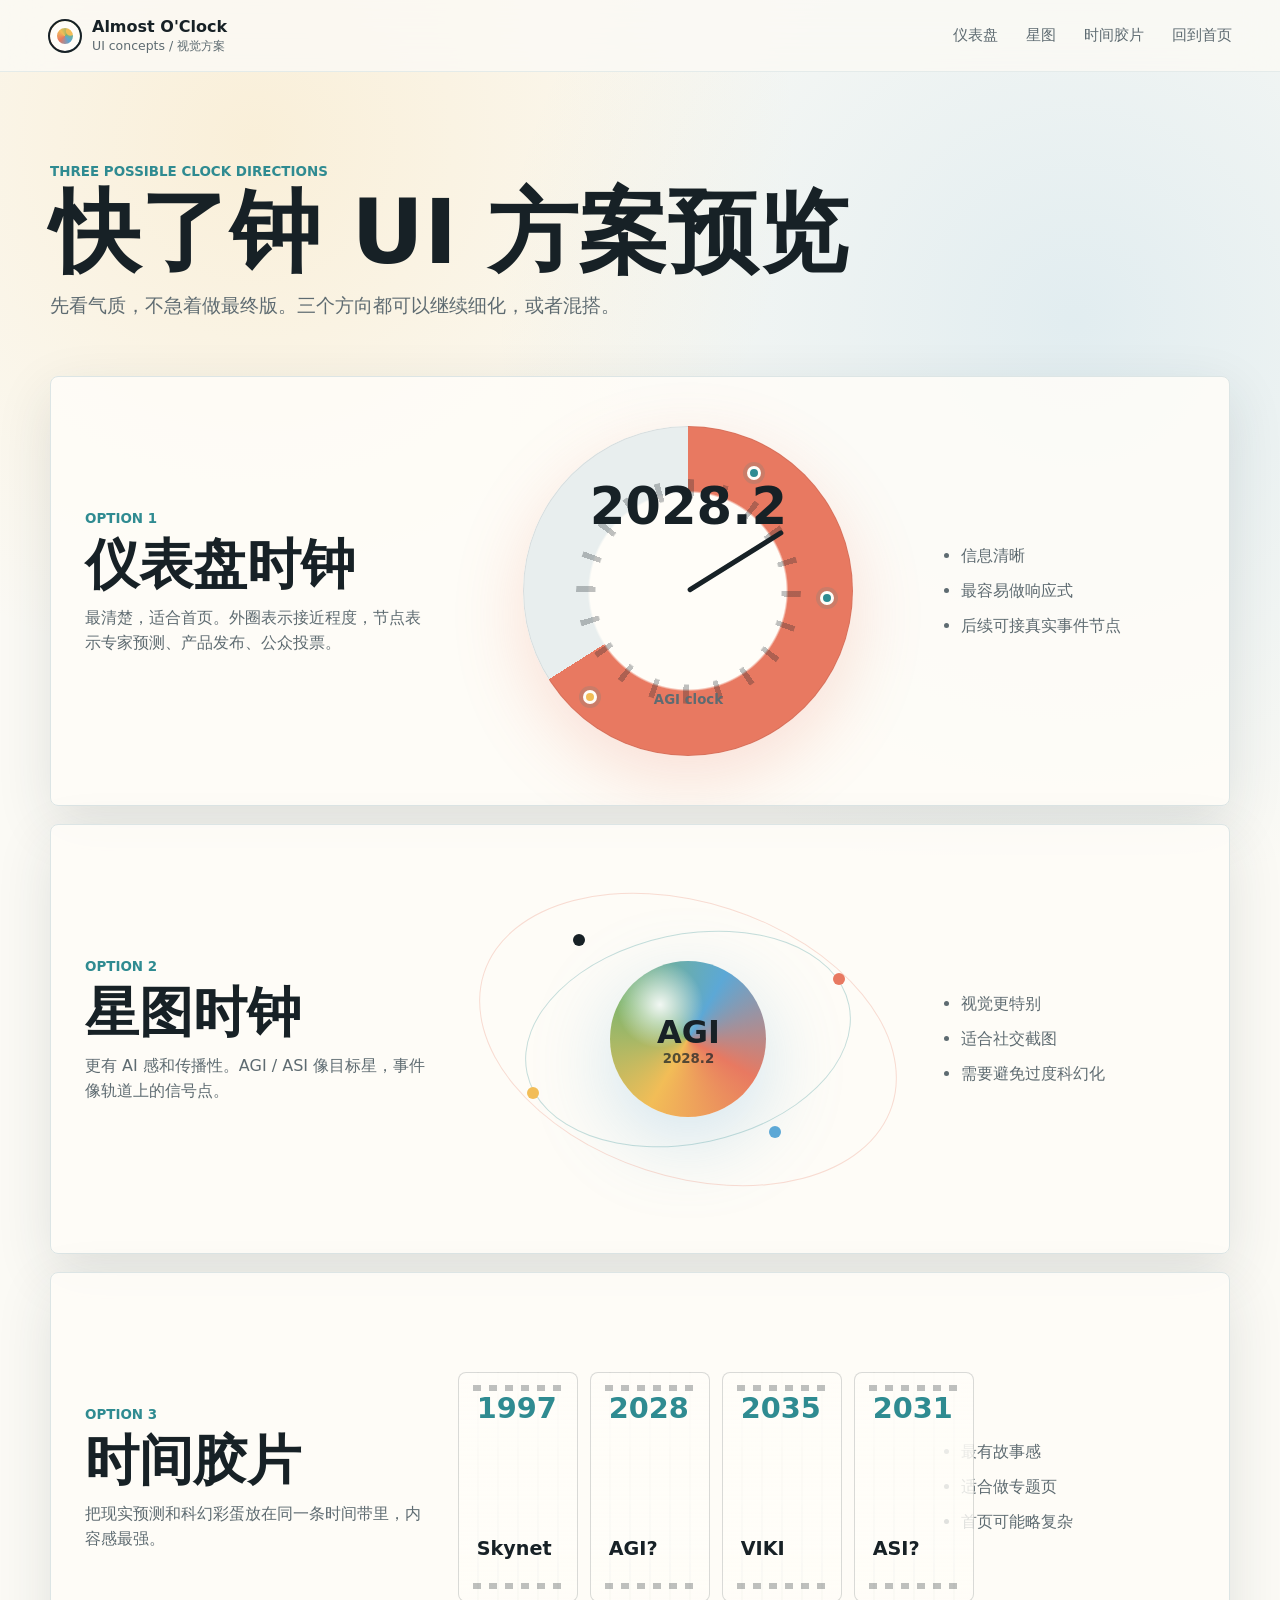
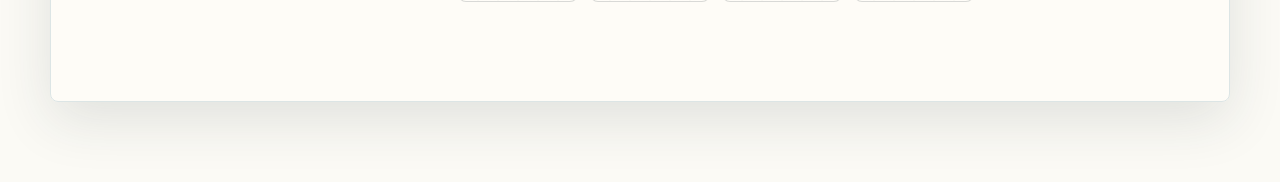
==== concepts.html @ b86b03c4 "Add clock concept previews" ====
<!doctype html>
<html lang="zh-CN">
  <head>
    <meta charset="utf-8" />
    <meta name="viewport" content="width=device-width, initial-scale=1" />
    <title>Clock UI Concepts | 快了钟</title>
    <link rel="stylesheet" href="./styles.css" />
    <link rel="stylesheet" href="./concepts.css" />
  </head>
  <body class="concept-page">
    <header class="topbar" aria-label="Concept preview header">
      <a class="brand" href="./index.html" aria-label="Back to Almost O'Clock">
        <span class="brand-mark" aria-hidden="true"></span>
        <span>
          <strong>Almost O'Clock</strong>
          <small>UI concepts / 视觉方案</small>
        </span>
      </a>
      <nav class="nav-links" aria-label="Concept navigation">
        <a href="#dial">仪表盘</a>
        <a href="#orbit">星图</a>
        <a href="#film">时间胶片</a>
        <a href="./index.html">回到首页</a>
      </nav>
    </header>

    <main>
      <section class="concept-hero">
        <p class="eyebrow">Three possible clock directions</p>
        <h1>快了钟 UI 方案预览</h1>
        <p>先看气质，不急着做最终版。三个方向都可以继续细化，或者混搭。</p>
      </section>

      <section class="concept-grid" aria-label="Clock UI concepts">
        <article class="concept-card concept-dial" id="dial">
          <div class="concept-copy">
            <p class="eyebrow">Option 1</p>
            <h2>仪表盘时钟</h2>
            <p>最清楚，适合首页。外圈表示接近程度，节点表示专家预测、产品发布、公众投票。</p>
          </div>
          <div class="mega-dial" aria-hidden="true">
            <div class="dial-ring">
              <span class="node n1"></span>
              <span class="node n2"></span>
              <span class="node n3"></span>
              <span class="dial-hand"></span>
              <strong>2028.2</strong>
              <small>AGI clock</small>
            </div>
          </div>
          <ul class="concept-notes">
            <li>信息清晰</li>
            <li>最容易做响应式</li>
            <li>后续可接真实事件节点</li>
          </ul>
        </article>

        <article class="concept-card concept-orbit" id="orbit">
          <div class="concept-copy">
            <p class="eyebrow">Option 2</p>
            <h2>星图时钟</h2>
            <p>更有 AI 感和传播性。AGI / ASI 像目标星，事件像轨道上的信号点。</p>
          </div>
          <div class="orbit-stage" aria-hidden="true">
            <div class="orbit orbit-one"></div>
            <div class="orbit orbit-two"></div>
            <div class="orbit-center">
              <strong>AGI</strong>
              <small>2028.2</small>
            </div>
            <span class="star s1"></span>
            <span class="star s2"></span>
            <span class="star s3"></span>
            <span class="star s4"></span>
          </div>
          <ul class="concept-notes">
            <li>视觉更特别</li>
            <li>适合社交截图</li>
            <li>需要避免过度科幻化</li>
          </ul>
        </article>

        <article class="concept-card concept-film" id="film">
          <div class="concept-copy">
            <p class="eyebrow">Option 3</p>
            <h2>时间胶片</h2>
            <p>把现实预测和科幻彩蛋放在同一条时间带里，内容感最强。</p>
          </div>
          <div class="film-strip" aria-hidden="true">
            <div>
              <span>1997</span>
              <strong>Skynet</strong>
            </div>
            <div>
              <span>2028</span>
              <strong>AGI?</strong>
            </div>
            <div>
              <span>2035</span>
              <strong>VIKI</strong>
            </div>
            <div>
              <span>2031</span>
              <strong>ASI?</strong>
            </div>
          </div>
          <ul class="concept-notes">
            <li>最有故事感</li>
            <li>适合做专题页</li>
            <li>首页可能略复杂</li>
          </ul>
        </article>
      </section>
    </main>
  </body>
</html>
---- styles.css ----
:root {
  color-scheme: light;
  --ink: #172126;
  --muted: #5e6b71;
  --line: #dce5e5;
  --paper: #fbfaf5;
  --paper-strong: #fffdf8;
  --blue: #5ca8d6;
  --green: #7fb56e;
  --coral: #e87961;
  --yellow: #f2bd57;
  --teal: #2f8b91;
  --shadow: 0 18px 55px rgba(34, 48, 54, 0.12);
  --radius: 8px;
  font-family:
    Inter, ui-sans-serif, system-ui, -apple-system, BlinkMacSystemFont, "Segoe UI",
    "PingFang SC", "Hiragino Sans GB", "Microsoft YaHei", sans-serif;
}

* {
  box-sizing: border-box;
}

html {
  scroll-behavior: smooth;
}

body {
  margin: 0;
  overflow-x: hidden;
  background:
    linear-gradient(180deg, rgba(251, 250, 245, 0.92), rgba(251, 250, 245, 1) 520px),
    var(--paper);
  color: var(--ink);
  letter-spacing: 0;
}

a {
  color: inherit;
  text-decoration: none;
}

button,
select,
textarea {
  font: inherit;
}

.topbar {
  position: sticky;
  top: 0;
  z-index: 20;
  display: flex;
  align-items: center;
  justify-content: space-between;
  gap: 18px;
  min-height: 72px;
  padding: 12px clamp(18px, 4vw, 48px);
  border-bottom: 1px solid rgba(220, 229, 229, 0.72);
  background: rgba(251, 250, 245, 0.84);
  backdrop-filter: blur(18px);
}

.brand {
  display: flex;
  align-items: center;
  gap: 10px;
  min-width: 208px;
}

.brand-mark {
  width: 34px;
  height: 34px;
  border: 2px solid var(--ink);
  border-radius: 50%;
  background:
    radial-gradient(circle at 68% 34%, var(--yellow) 0 4px, transparent 5px),
    conic-gradient(from 230deg, var(--coral), var(--yellow), var(--green), var(--blue), var(--coral));
  box-shadow: inset 0 0 0 7px var(--paper-strong);
}

.brand strong,
.brand small {
  display: block;
  line-height: 1.05;
}

.brand small {
  margin-top: 3px;
  color: var(--muted);
  font-size: 0.78rem;
}

.nav-links {
  display: flex;
  justify-content: center;
  gap: clamp(12px, 2.5vw, 28px);
  color: var(--muted);
  font-size: 0.94rem;
}

.nav-links a:hover {
  color: var(--ink);
}

.language-switch {
  display: inline-grid;
  grid-template-columns: 1fr 1fr;
  width: 112px;
  padding: 3px;
  border: 1px solid var(--line);
  border-radius: 999px;
  background: var(--paper-strong);
}

.lang-button {
  min-height: 32px;
  border: 0;
  border-radius: 999px;
  background: transparent;
  color: var(--muted);
  cursor: pointer;
}

.lang-button.active {
  background: var(--ink);
  color: white;
}

.hero {
  position: relative;
  min-height: min(680px, calc(100vh - 72px));
  display: grid;
  align-items: end;
  overflow: hidden;
  border-bottom: 1px solid rgba(220, 229, 229, 0.86);
}

.hero-art,
.hero-art img,
.hero-overlay {
  position: absolute;
  inset: 0;
}

.hero-art img {
  width: 100%;
  height: 100%;
  object-fit: cover;
}

.hero-overlay {
  background:
    linear-gradient(90deg, rgba(251, 250, 245, 0.96), rgba(251, 250, 245, 0.7) 42%, rgba(251, 250, 245, 0.16)),
    linear-gradient(180deg, rgba(251, 250, 245, 0) 62%, var(--paper) 100%);
}

.hero-content {
  position: relative;
  z-index: 1;
  width: min(760px, calc(100% - 36px));
  margin: 0 auto;
  padding: 90px 0 120px;
}

.eyebrow {
  margin: 0 0 12px;
  color: var(--teal);
  font-size: 0.84rem;
  font-weight: 760;
  text-transform: uppercase;
}

h1,
h2,
h3,
p {
  margin-top: 0;
}

h1 {
  max-width: 760px;
  margin-bottom: 18px;
  font-size: clamp(3.3rem, 7vw, 7.2rem);
  line-height: 0.92;
  font-weight: 820;
  overflow-wrap: anywhere;
}

h2 {
  margin-bottom: 14px;
  font-size: clamp(2rem, 4vw, 4.2rem);
  line-height: 1;
}

h3 {
  margin-bottom: 10px;
  font-size: 1.05rem;
}

.hero-copy {
  max-width: 620px;
  color: #425057;
  font-size: clamp(1.04rem, 2vw, 1.35rem);
  line-height: 1.55;
}

.hero-actions {
  display: flex;
  flex-wrap: wrap;
  gap: 12px;
  margin-top: 28px;
}

.primary-action,
.secondary-action {
  display: inline-flex;
  align-items: center;
  justify-content: center;
  min-height: 46px;
  padding: 0 18px;
  border-radius: 999px;
  font-weight: 760;
  white-space: nowrap;
}

.primary-action {
  border: 1px solid var(--ink);
  background: var(--ink);
  color: white;
}

.secondary-action {
  border: 1px solid rgba(23, 33, 38, 0.18);
  background: rgba(255, 253, 248, 0.76);
  color: var(--ink);
}

.dashboard,
.definitions-section,
.fiction-section,
.content-band,
.split-band,
.open-band {
  width: min(1180px, calc(100% - 36px));
  margin: 0 auto;
}

.dashboard {
  display: grid;
  grid-template-columns: repeat(2, minmax(0, 1fr));
  gap: 16px;
  transform: translateY(-54px);
  margin-bottom: -20px;
}

.clock-panel,
.definition-card,
.fiction-item,
.signal-card,
.vote-form,
.method-grid article {
  border: 1px solid rgba(220, 229, 229, 0.9);
  border-radius: var(--radius);
  background: rgba(255, 253, 248, 0.92);
  box-shadow: var(--shadow);
}

.clock-panel,
.definition-card {
  min-height: 265px;
  padding: 22px;
}

.clock-panel {
  display: grid;
  grid-template-columns: 1fr auto;
  gap: 18px;
  align-content: space-between;
}

.panel-label {
  margin-bottom: 10px;
  color: var(--muted);
  font-size: 0.85rem;
  font-weight: 800;
  text-transform: uppercase;
}

.clock-panel h2 {
  margin: 0;
  font-size: clamp(2.7rem, 5vw, 4.4rem);
}

.clock-compare {
  grid-column: 1 / -1;
  display: grid;
  grid-template-columns: repeat(2, minmax(0, 1fr));
  gap: 10px;
  margin: 0;
}

.clock-compare div {
  border-top: 1px solid var(--line);
  padding-top: 12px;
}

.clock-compare dt,
.clock-compare dd {
  margin: 0;
}

.clock-compare dt {
  color: var(--muted);
  font-size: 0.82rem;
  font-weight: 760;
  text-transform: uppercase;
}

.clock-compare dd {
  margin-top: 5px;
  font-size: 1.6rem;
  font-weight: 820;
}

.panel-note {
  grid-column: 1 / -1;
  color: var(--muted);
  line-height: 1.5;
  overflow-wrap: anywhere;
}

.clock-ring {
  position: relative;
  width: 112px;
  height: 112px;
  border-radius: 50%;
  display: grid;
  place-items: center;
  background: conic-gradient(var(--coral) var(--progress), #e8eeee 0);
  box-shadow: inset 0 0 0 1px rgba(23, 33, 38, 0.08);
}

.asi .clock-ring {
  background: conic-gradient(var(--blue) var(--progress), #e8eeee 0);
}

.clock-ring span {
  position: relative;
  display: block;
  width: 72px;
  height: 72px;
  border-radius: 50%;
  background:
    radial-gradient(circle at center, var(--ink) 0 3px, transparent 4px),
    repeating-conic-gradient(from -2deg, rgba(23, 33, 38, 0.34) 0 4deg, transparent 4deg 30deg),
    var(--paper-strong);
  border: 1px solid var(--line);
}

.clock-ring span::before,
.clock-ring span::after {
  content: "";
  position: absolute;
  left: 50%;
  bottom: 50%;
  width: 3px;
  border-radius: 999px;
  transform-origin: 50% 100%;
}

.clock-ring span::before {
  height: 25px;
  background: var(--ink);
  transform: translateX(-50%) rotate(48deg);
  animation: tick-hand 18s linear infinite;
}

.clock-ring span::after {
  height: 18px;
  background: var(--coral);
  transform: translateX(-50%) rotate(312deg);
  animation: tick-hand 54s linear infinite reverse;
}

.asi .clock-ring span::after {
  background: var(--blue);
}

@keyframes tick-hand {
  to {
    transform: translateX(-50%) rotate(408deg);
  }
}

@media (prefers-reduced-motion: reduce) {
  .clock-ring span::before,
  .clock-ring span::after {
    animation: none;
  }
}

.movement {
  grid-column: 1 / -1;
  display: inline-flex;
  width: fit-content;
  min-height: 32px;
  align-items: center;
  border-radius: 999px;
  padding: 0 12px;
  font-size: 0.88rem;
  font-weight: 780;
  max-width: 100%;
  white-space: normal;
}

.movement.faster {
  background: #fff0e9;
  color: #ad4d38;
}

.movement.slower {
  background: #eef8ff;
  color: #277296;
}

.section-heading {
  max-width: 700px;
  margin-bottom: 26px;
}

.section-heading p:not(.eyebrow) {
  color: var(--muted);
}

.definitions-section,
.fiction-section,
.content-band,
.split-band,
.open-band {
  padding: 72px 0;
}

.definition-grid {
  display: grid;
  grid-template-columns: repeat(2, minmax(0, 1fr));
  gap: 12px;
}

.definition-card {
  box-shadow: none;
}

.signal-card strong {
  display: block;
  margin-bottom: 8px;
  font-size: 1.1rem;
}

.definition-card p,
.signal-card p,
.method-grid p,
.vote-copy p,
.form-note {
  color: var(--muted);
  line-height: 1.55;
}

.definition-card h3 {
  margin-bottom: 8px;
  font-size: 1.1rem;
}

.definition-card a {
  display: inline-flex;
  width: fit-content;
  margin: 2px 0 20px;
  color: var(--teal);
  font-weight: 760;
}

.definition-list {
  display: grid;
  gap: 10px;
  margin: 0;
  padding-left: 22px;
}

.definition-list li {
  padding-left: 4px;
}

.definition-list span,
.definition-list small {
  display: block;
}

.definition-list span {
  line-height: 1.45;
}

.definition-list small {
  margin-top: 4px;
  color: var(--muted);
  font-size: 0.82rem;
}

.fiction-section {
  border-top: 1px solid var(--line);
}

.fiction-timeline {
  display: grid;
  grid-auto-columns: minmax(230px, 1fr);
  grid-auto-flow: column;
  gap: 12px;
  overflow-x: auto;
  padding: 4px 4px 24px;
  scroll-snap-type: x proximity;
}

.fiction-item {
  position: relative;
  min-height: 308px;
  padding: 18px;
  box-shadow: none;
  scroll-snap-align: start;
  overflow: hidden;
}

.fiction-item::before {
  content: "";
  position: absolute;
  top: 62px;
  left: 18px;
  right: 18px;
  height: 2px;
  background: linear-gradient(90deg, var(--coral), var(--yellow), var(--blue));
  opacity: 0.54;
}

.fiction-year {
  display: block;
  margin-bottom: 34px;
  color: var(--teal);
  font-size: 1.55rem;
  font-weight: 860;
}

.fiction-item strong,
.fiction-item small {
  display: block;
}

.fiction-item strong {
  line-height: 1.15;
}

.fiction-item small {
  margin-top: 6px;
  color: var(--muted);
  font-weight: 760;
}

.fiction-detail {
  margin-top: 14px;
  padding-top: 14px;
  border-top: 1px solid var(--line);
  opacity: 0.78;
  transform: translateY(4px);
  transition:
    opacity 160ms ease,
    transform 160ms ease;
}

.fiction-detail p:not(.panel-label) {
  margin-bottom: 10px;
  color: var(--muted);
  line-height: 1.45;
}

.fiction-detail a {
  color: var(--teal);
  font-weight: 760;
}

.fiction-item:hover .fiction-detail,
.fiction-item:focus .fiction-detail,
.fiction-item:focus-within .fiction-detail {
  opacity: 1;
  transform: translateY(0);
}

.signal-list {
  display: grid;
  gap: 12px;
}

.signal-card {
  display: grid;
  grid-template-columns: 150px 1fr auto;
  gap: 18px;
  align-items: center;
  padding: 18px;
  box-shadow: none;
}

.signal-date {
  color: var(--muted);
  font-weight: 760;
}

.signal-meta {
  display: flex;
  flex-wrap: wrap;
  gap: 8px;
}

.pill {
  display: inline-flex;
  min-height: 28px;
  align-items: center;
  border-radius: 999px;
  padding: 0 10px;
  background: #edf5f1;
  color: #34735b;
  font-size: 0.82rem;
  font-weight: 760;
}

.pill.delta {
  background: #fff0e9;
  color: #ad4d38;
}

.pill.delta.slow {
  background: #eef8ff;
  color: #277296;
}

.split-band {
  display: grid;
  grid-template-columns: 0.92fr 1.08fr;
  gap: 28px;
  align-items: start;
}

.vote-copy {
  padding: 18px 0;
}

.mini-stats {
  display: grid;
  grid-template-columns: repeat(2, minmax(0, 1fr));
  gap: 12px;
  margin-top: 28px;
}

.mini-stats span {
  display: block;
  border-top: 1px solid var(--line);
  padding-top: 12px;
}

.mini-stats strong,
.mini-stats small {
  display: block;
}

.mini-stats strong {
  font-size: 1.9rem;
}

.mini-stats small {
  color: var(--muted);
}

.vote-form {
  display: grid;
  grid-template-columns: repeat(2, minmax(0, 1fr));
  gap: 14px;
  padding: 18px;
  box-shadow: none;
}

.vote-form label {
  display: grid;
  gap: 8px;
  color: var(--ink);
  font-weight: 760;
}

.vote-form select,
.vote-form textarea {
  min-height: 46px;
  width: 100%;
  border: 1px solid var(--line);
  border-radius: var(--radius);
  background: white;
  color: var(--ink);
  padding: 0 12px;
}

.vote-form textarea {
  min-height: 84px;
  padding: 12px;
  resize: vertical;
}

.wide-field {
  grid-column: 1 / -1;
}

.form-button,
.form-note {
  grid-column: 1 / -1;
}

.form-button {
  width: fit-content;
  cursor: pointer;
}

.form-note {
  margin-bottom: 0;
  font-size: 0.92rem;
}

.method {
  border-top: 1px solid var(--line);
}

.method-grid {
  display: grid;
  grid-template-columns: repeat(3, 1fr);
  gap: 12px;
}

.method-grid article {
  padding: 18px;
  box-shadow: none;
}

.open-band {
  display: flex;
  align-items: center;
  justify-content: space-between;
  gap: 20px;
  border-top: 1px solid var(--line);
}

.open-band h2 {
  max-width: 780px;
}

.open-actions {
  display: flex;
  flex-wrap: wrap;
  gap: 10px;
  justify-content: flex-end;
}

footer {
  display: flex;
  justify-content: space-between;
  gap: 18px;
  padding: 28px clamp(18px, 4vw, 48px);
  border-top: 1px solid var(--line);
  color: var(--muted);
}

@media (max-width: 900px) {
  .topbar {
    align-items: flex-start;
    flex-wrap: wrap;
  }

  .nav-links {
    order: 3;
    width: 100%;
    justify-content: flex-start;
    overflow-x: auto;
    padding-bottom: 2px;
  }

  .hero {
    min-height: 620px;
  }

  .hero-content {
    padding-bottom: 90px;
  }

  .dashboard,
  .definition-grid,
  .split-band,
  .method-grid {
    grid-template-columns: 1fr;
  }

  .dashboard {
    transform: none;
    margin-top: 18px;
    margin-bottom: 0;
  }

  .signal-card {
    grid-template-columns: 1fr;
  }

  .vote-form {
    grid-template-columns: 1fr;
  }

  .open-band,
  footer {
    align-items: flex-start;
    flex-direction: column;
  }

  .open-actions {
    justify-content: flex-start;
  }
}

@media (max-width: 540px) {
  .topbar {
    display: grid;
    grid-template-columns: minmax(0, 1fr) auto;
    column-gap: 10px;
    padding: 12px 18px;
  }

  .brand {
    min-width: 0;
    width: 100%;
    overflow: hidden;
  }

  .brand strong,
  .brand small {
    overflow: hidden;
    text-overflow: ellipsis;
    white-space: nowrap;
  }

  .nav-links {
    grid-column: 1 / -1;
    width: 100%;
    gap: 12px;
  }

  .nav-links a {
    white-space: nowrap;
  }

  .hero-content {
    width: auto;
    margin: 0 18px;
  }

  .language-switch {
    flex: 0 0 94px;
    width: 94px;
  }

  .hero {
    min-height: 560px;
  }

  .hero-overlay {
    background:
      linear-gradient(180deg, rgba(251, 250, 245, 0.9), rgba(251, 250, 245, 0.56) 58%, var(--paper) 100%),
      linear-gradient(90deg, rgba(251, 250, 245, 0.9), rgba(251, 250, 245, 0.42));
  }

  .hero-copy {
    max-width: 100%;
    overflow-wrap: anywhere;
  }

  h1 {
    font-size: 2.95rem;
    line-height: 0.95;
  }

  .hero-actions {
    align-items: stretch;
    flex-direction: column;
    width: min(100%, 280px);
  }

  .primary-action,
  .secondary-action {
    width: 100%;
  }

  .clock-panel {
    grid-template-columns: 1fr;
  }

  .fiction-timeline {
    grid-auto-columns: minmax(230px, 82vw);
  }

  .clock-compare {
    grid-template-columns: 1fr;
  }

  .clock-ring {
    width: 94px;
    height: 94px;
  }

  .clock-ring span {
    width: 60px;
    height: 60px;
  }

  .mini-stats {
    grid-template-columns: 1fr;
  }
}
---- concepts.css ----
.concept-page {
  background:
    radial-gradient(circle at 20% 8%, rgba(242, 189, 87, 0.18), transparent 28%),
    radial-gradient(circle at 84% 18%, rgba(92, 168, 214, 0.16), transparent 32%),
    var(--paper);
}

.concept-hero,
.concept-grid {
  width: min(1180px, calc(100% - 36px));
  margin: 0 auto;
}

.concept-hero {
  padding: 92px 0 36px;
}

.concept-hero h1 {
  max-width: 900px;
}

.concept-hero p:not(.eyebrow) {
  max-width: 620px;
  color: var(--muted);
  font-size: 1.2rem;
  line-height: 1.55;
}

.concept-grid {
  display: grid;
  gap: 18px;
  padding-bottom: 80px;
}

.concept-card {
  display: grid;
  grid-template-columns: minmax(230px, 0.76fr) minmax(320px, 1fr) minmax(190px, 0.55fr);
  gap: 22px;
  align-items: center;
  min-height: 430px;
  padding: clamp(20px, 3vw, 34px);
  border: 1px solid var(--line);
  border-radius: var(--radius);
  background: rgba(255, 253, 248, 0.86);
  box-shadow: var(--shadow);
  overflow: hidden;
}

.concept-card h2 {
  font-size: clamp(2.1rem, 4.2vw, 4.6rem);
}

.concept-copy p:not(.eyebrow),
.concept-notes {
  color: var(--muted);
  line-height: 1.55;
  overflow-wrap: anywhere;
}

.concept-notes {
  display: grid;
  gap: 10px;
  margin: 0;
  padding-left: 20px;
}

.mega-dial,
.orbit-stage,
.film-strip {
  min-height: 330px;
}

.mega-dial {
  display: grid;
  place-items: center;
}

.dial-ring {
  position: relative;
  width: min(330px, 80vw);
  aspect-ratio: 1;
  display: grid;
  place-items: center;
  border-radius: 50%;
  background:
    radial-gradient(circle at center, var(--paper-strong) 0 42%, transparent 43%),
    conic-gradient(var(--coral) 0 66%, #e8eeee 66% 100%);
  box-shadow:
    inset 0 0 0 1px rgba(23, 33, 38, 0.08),
    0 24px 70px rgba(232, 121, 97, 0.22);
}

.dial-ring::before {
  content: "";
  position: absolute;
  inset: 16%;
  border-radius: 50%;
  background: repeating-conic-gradient(rgba(23, 33, 38, 0.28) 0 3deg, transparent 3deg 18deg);
  mask: radial-gradient(circle, transparent 0 58%, black 59%);
}

.dial-ring strong,
.dial-ring small {
  position: relative;
  z-index: 2;
  display: block;
  text-align: center;
}

.dial-ring strong {
  font-size: 3.2rem;
}

.dial-ring small {
  margin-top: 58px;
  color: var(--muted);
  font-weight: 760;
}

.dial-hand {
  position: absolute;
  left: 50%;
  bottom: 50%;
  width: 5px;
  height: 112px;
  border-radius: 999px;
  background: var(--ink);
  transform: translateX(-50%) rotate(58deg);
  transform-origin: 50% 100%;
}

.node {
  position: absolute;
  width: 14px;
  height: 14px;
  border: 3px solid var(--paper-strong);
  border-radius: 50%;
  background: var(--teal);
  box-shadow: 0 0 0 4px rgba(47, 139, 145, 0.16);
}

.n1 {
  top: 12%;
  right: 28%;
}

.n2 {
  right: 6%;
  top: 50%;
}

.n3 {
  left: 18%;
  bottom: 16%;
  background: var(--yellow);
}

.orbit-stage {
  position: relative;
  display: grid;
  place-items: center;
}

.orbit {
  position: absolute;
  border: 1px solid rgba(47, 139, 145, 0.28);
  border-radius: 50%;
  transform: rotate(-12deg);
}

.orbit-one {
  width: 330px;
  height: 210px;
}

.orbit-two {
  width: 430px;
  height: 275px;
  border-color: rgba(232, 121, 97, 0.25);
  transform: rotate(18deg);
}

.orbit-center {
  width: 156px;
  height: 156px;
  display: grid;
  place-items: center;
  align-content: center;
  border-radius: 50%;
  background:
    radial-gradient(circle at 32% 28%, rgba(255, 255, 255, 0.9), transparent 28%),
    conic-gradient(from 210deg, var(--yellow), var(--green), var(--blue), var(--coral), var(--yellow));
  box-shadow: 0 24px 80px rgba(92, 168, 214, 0.28);
}

.orbit-center strong {
  font-size: 2rem;
}

.orbit-center small {
  color: rgba(23, 33, 38, 0.72);
  font-weight: 800;
}

.star {
  position: absolute;
  width: 12px;
  height: 12px;
  border-radius: 50%;
  background: var(--ink);
}

.s1 {
  top: 18%;
  left: 25%;
}

.s2 {
  top: 30%;
  right: 16%;
  background: var(--coral);
}

.s3 {
  bottom: 20%;
  right: 30%;
  background: var(--blue);
}

.s4 {
  bottom: 32%;
  left: 15%;
  background: var(--yellow);
}

.film-strip {
  display: grid;
  grid-template-columns: repeat(4, minmax(120px, 1fr));
  gap: 12px;
  align-content: center;
}

.film-strip div {
  position: relative;
  min-height: 230px;
  padding: 18px;
  border: 1px solid rgba(23, 33, 38, 0.16);
  border-radius: var(--radius);
  background:
    linear-gradient(180deg, rgba(255, 253, 248, 0.94), rgba(255, 253, 248, 0.74)),
    repeating-linear-gradient(90deg, transparent 0 18px, rgba(23, 33, 38, 0.08) 18px 20px);
}

.film-strip div::before,
.film-strip div::after {
  content: "";
  position: absolute;
  left: 14px;
  right: 14px;
  height: 6px;
  background: repeating-linear-gradient(90deg, var(--ink) 0 8px, transparent 8px 16px);
  opacity: 0.28;
}

.film-strip div::before {
  top: 12px;
}

.film-strip div::after {
  bottom: 12px;
}

.film-strip span,
.film-strip strong {
  position: relative;
  z-index: 1;
  display: block;
}

.film-strip span {
  color: var(--teal);
  font-size: 1.8rem;
  font-weight: 860;
}

.film-strip strong {
  margin-top: 112px;
  font-size: 1.2rem;
}

@media (max-width: 980px) {
  .concept-card {
    grid-template-columns: 1fr;
  }

  .film-strip {
    overflow-x: auto;
    grid-auto-flow: column;
    grid-auto-columns: 170px;
    grid-template-columns: none;
    padding-bottom: 10px;
  }
}

@media (max-width: 540px) {
  .concept-hero {
    padding-top: 64px;
  }

  .concept-hero h1 {
    font-size: 2.25rem;
    line-height: 1.02;
    word-break: break-word;
  }

  .concept-hero p:not(.eyebrow) {
    font-size: 1rem;
  }

  .concept-card {
    min-height: auto;
    padding: 18px;
    overflow: hidden;
  }

  .concept-card h2 {
    font-size: 2.2rem;
    word-break: break-word;
  }

  .mega-dial,
  .orbit-stage,
  .film-strip {
    min-height: 260px;
  }

  .dial-ring {
    width: min(260px, 72vw);
  }

  .dial-ring strong {
    font-size: 2.35rem;
  }

  .dial-ring small {
    margin-top: 44px;
  }

  .dial-hand {
    height: 84px;
  }

  .orbit-one {
    width: 260px;
    height: 170px;
  }

  .orbit-two {
    width: 320px;
    height: 214px;
  }

  .orbit-center {
    width: 126px;
    height: 126px;
  }
}
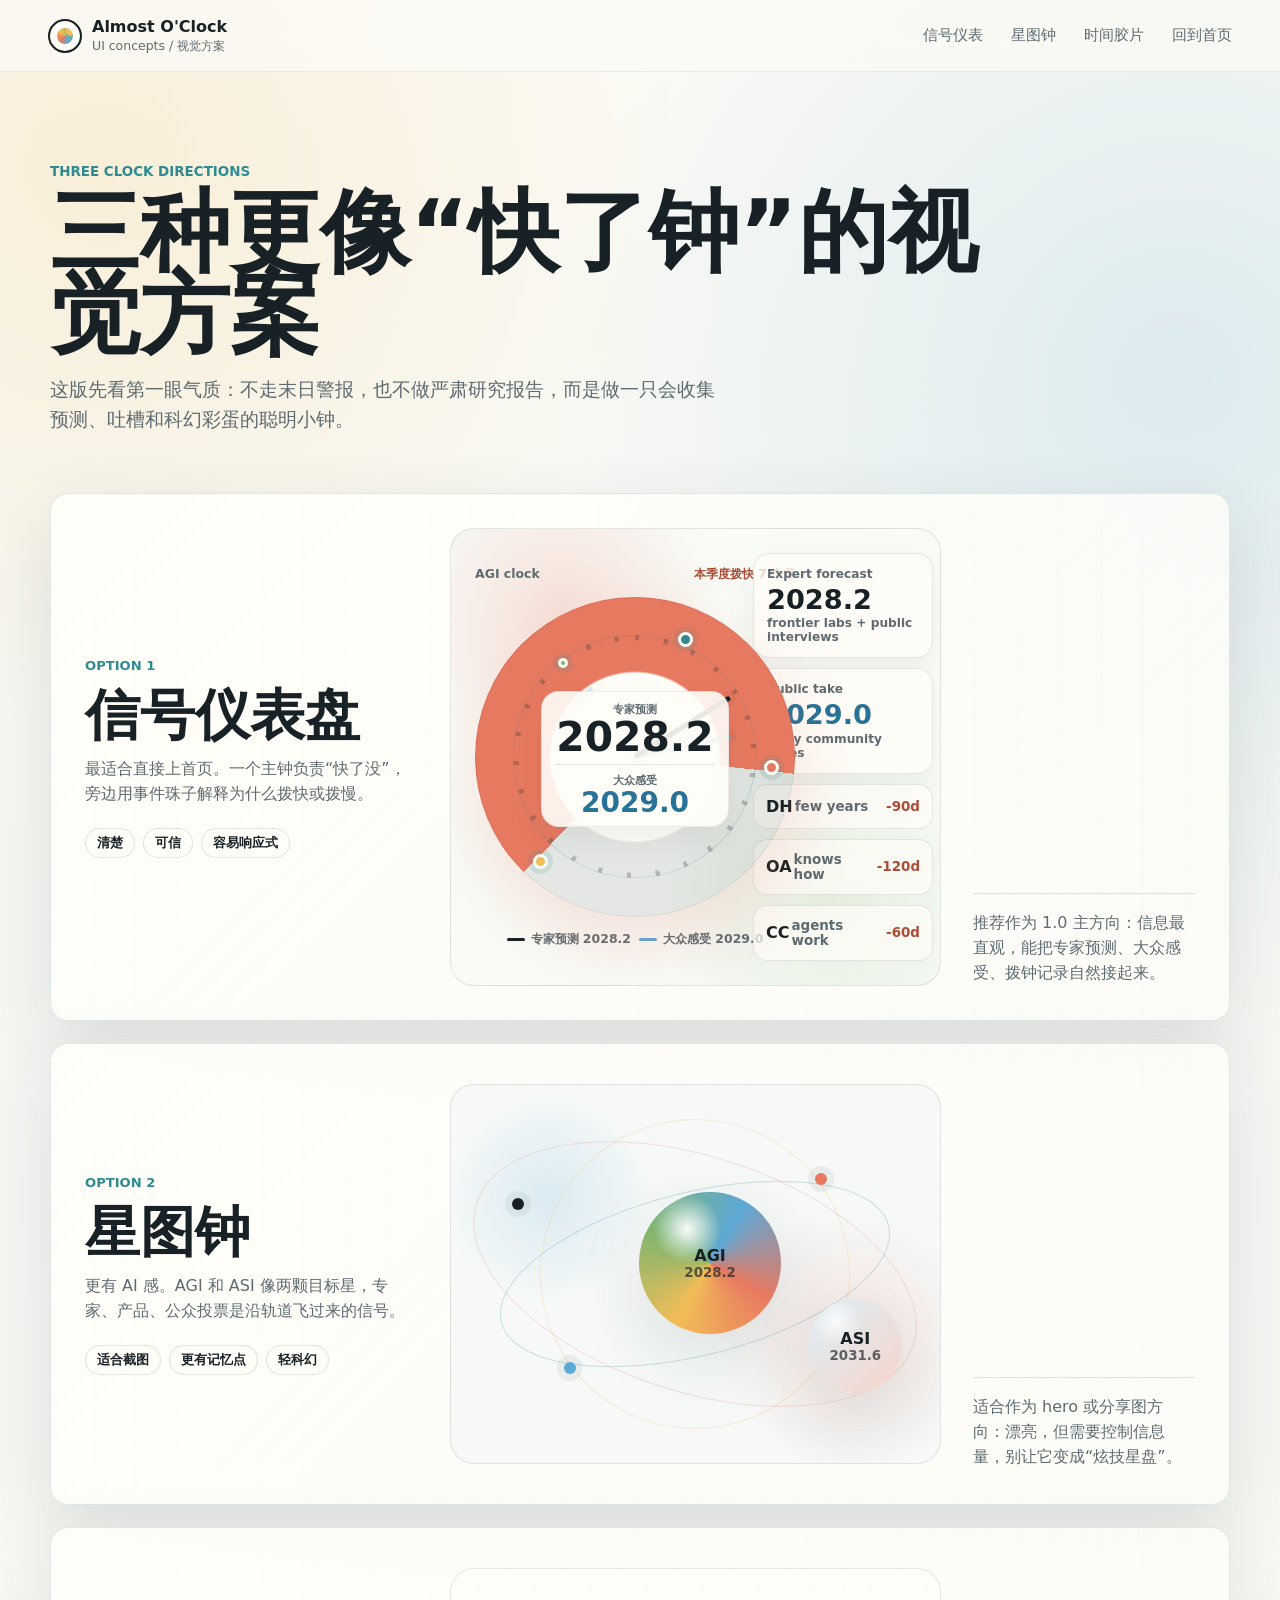
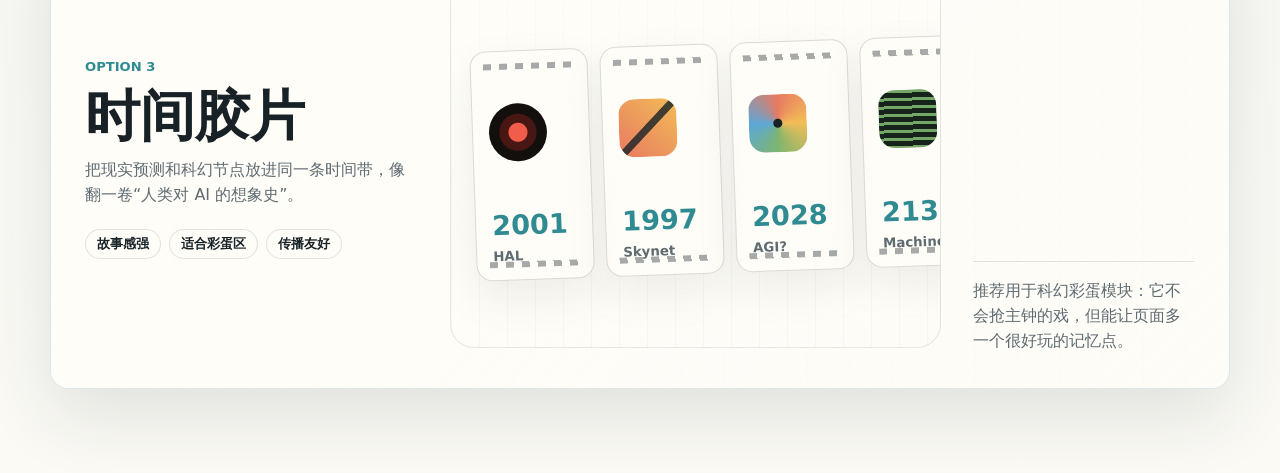
==== commit f0efb770: "Polish launch visuals and expert signals" ====
--- a/concepts.html
+++ b/concepts.html
@@ -17,98 +17,139 @@
         </span>
       </a>
       <nav class="nav-links" aria-label="Concept navigation">
-        <a href="#dial">仪表盘</a>
-        <a href="#orbit">星图</a>
-        <a href="#film">时间胶片</a>
+        <a href="#gauge">信号仪表</a>
+        <a href="#orbit">星图钟</a>
+        <a href="#reel">时间胶片</a>
         <a href="./index.html">回到首页</a>
       </nav>
     </header>
 
     <main>
       <section class="concept-hero">
-        <p class="eyebrow">Three possible clock directions</p>
-        <h1>快了钟 UI 方案预览</h1>
-        <p>先看气质，不急着做最终版。三个方向都可以继续细化，或者混搭。</p>
+        <p class="eyebrow">Three clock directions</p>
+        <h1>三种更像“快了钟”的视觉方案</h1>
+        <p>
+          这版先看第一眼气质：不走末日警报，也不做严肃研究报告，而是做一只会收集预测、吐槽和科幻彩蛋的聪明小钟。
+        </p>
       </section>
 
-      <section class="concept-grid" aria-label="Clock UI concepts">
-        <article class="concept-card concept-dial" id="dial">
+      <section class="concept-stack" aria-label="Clock UI concepts">
+        <article class="concept-card concept-gauge" id="gauge">
           <div class="concept-copy">
-            <p class="eyebrow">Option 1</p>
-            <h2>仪表盘时钟</h2>
-            <p>最清楚，适合首页。外圈表示接近程度，节点表示专家预测、产品发布、公众投票。</p>
-          </div>
-          <div class="mega-dial" aria-hidden="true">
-            <div class="dial-ring">
-              <span class="node n1"></span>
-              <span class="node n2"></span>
-              <span class="node n3"></span>
-              <span class="dial-hand"></span>
-              <strong>2028.2</strong>
-              <small>AGI clock</small>
+            <span class="option-kicker">Option 1</span>
+            <h2>信号仪表盘</h2>
+            <p>最适合直接上首页。一个主钟负责“快了没”，旁边用事件珠子解释为什么拨快或拨慢。</p>
+            <div class="concept-tags">
+              <span>清楚</span>
+              <span>可信</span>
+              <span>容易响应式</span>
             </div>
           </div>
-          <ul class="concept-notes">
-            <li>信息清晰</li>
-            <li>最容易做响应式</li>
-            <li>后续可接真实事件节点</li>
-          </ul>
+          <div class="preview-surface gauge-surface" aria-hidden="true">
+            <div class="gauge-module">
+              <div class="gauge-topline">
+                <span>AGI clock</span>
+                <b>本季度拨快 7 个月</b>
+              </div>
+              <div class="gauge-clock">
+                <span class="gauge-track"></span>
+                <span class="gauge-sweep"></span>
+                <span class="gauge-band"></span>
+                <span class="gauge-hand expert-hand"></span>
+                <span class="gauge-hand public-hand"></span>
+                <span class="gauge-pin p1"></span>
+                <span class="gauge-pin p2"></span>
+                <span class="gauge-pin p3"></span>
+                <span class="gauge-pin p4"></span>
+                <div class="gauge-readout">
+                  <span>
+                    <small>专家预测</small>
+                    <strong>2028.2</strong>
+                  </span>
+                  <span class="public-readout">
+                    <small>大众感受</small>
+                    <strong>2029.0</strong>
+                  </span>
+                </div>
+              </div>
+              <div class="gauge-legend">
+                <span><i class="expert-key"></i>专家预测 2028.2</span>
+                <span><i class="public-key"></i>大众感受 2029.0</span>
+              </div>
+            </div>
+            <div class="gauge-side">
+              <div class="prediction-card">
+                <span>Expert forecast</span>
+                <strong>2028.2</strong>
+                <small>frontier labs + public interviews</small>
+              </div>
+              <div class="prediction-card public">
+                <span>Public take</span>
+                <strong>2029.0</strong>
+                <small>early community votes</small>
+              </div>
+              <div class="signal-rail">
+                <span><b>DH</b> few years <i>-90d</i></span>
+                <span><b>OA</b> knows how <i>-120d</i></span>
+                <span><b>CC</b> agents work <i>-60d</i></span>
+              </div>
+            </div>
+          </div>
+          <p class="concept-verdict">推荐作为 1.0 主方向：信息最直观，能把专家预测、大众感受、拨钟记录自然接起来。</p>
         </article>
 
         <article class="concept-card concept-orbit" id="orbit">
           <div class="concept-copy">
-            <p class="eyebrow">Option 2</p>
-            <h2>星图时钟</h2>
-            <p>更有 AI 感和传播性。AGI / ASI 像目标星，事件像轨道上的信号点。</p>
+            <span class="option-kicker">Option 2</span>
+            <h2>星图钟</h2>
+            <p>更有 AI 感。AGI 和 ASI 像两颗目标星，专家、产品、公众投票是沿轨道飞过来的信号。</p>
+            <div class="concept-tags">
+              <span>适合截图</span>
+              <span>更有记忆点</span>
+              <span>轻科幻</span>
+            </div>
           </div>
-          <div class="orbit-stage" aria-hidden="true">
-            <div class="orbit orbit-one"></div>
-            <div class="orbit orbit-two"></div>
-            <div class="orbit-center">
-              <strong>AGI</strong>
-              <small>2028.2</small>
+          <div class="preview-surface orbit-surface" aria-hidden="true">
+            <div class="star-map">
+              <span class="orbit-line o1"></span>
+              <span class="orbit-line o2"></span>
+              <span class="orbit-line o3"></span>
+              <span class="signal-dot d1"></span>
+              <span class="signal-dot d2"></span>
+              <span class="signal-dot d3"></span>
+              <div class="target-star agi-star">
+                <strong>AGI</strong>
+                <small>2028.2</small>
+              </div>
+              <div class="target-star asi-star">
+                <strong>ASI</strong>
+                <small>2031.6</small>
+              </div>
             </div>
-            <span class="star s1"></span>
-            <span class="star s2"></span>
-            <span class="star s3"></span>
-            <span class="star s4"></span>
           </div>
-          <ul class="concept-notes">
-            <li>视觉更特别</li>
-            <li>适合社交截图</li>
-            <li>需要避免过度科幻化</li>
-          </ul>
+          <p class="concept-verdict">适合作为 hero 或分享图方向：漂亮，但需要控制信息量，别让它变成“炫技星盘”。</p>
         </article>
 
-        <article class="concept-card concept-film" id="film">
+        <article class="concept-card concept-reel" id="reel">
           <div class="concept-copy">
-            <p class="eyebrow">Option 3</p>
+            <span class="option-kicker">Option 3</span>
             <h2>时间胶片</h2>
-            <p>把现实预测和科幻彩蛋放在同一条时间带里，内容感最强。</p>
-          </div>
-          <div class="film-strip" aria-hidden="true">
-            <div>
-              <span>1997</span>
-              <strong>Skynet</strong>
-            </div>
-            <div>
-              <span>2028</span>
-              <strong>AGI?</strong>
-            </div>
-            <div>
-              <span>2035</span>
-              <strong>VIKI</strong>
-            </div>
-            <div>
-              <span>2031</span>
-              <strong>ASI?</strong>
+            <p>把现实预测和科幻节点放进同一条时间带，像翻一卷“人类对 AI 的想象史”。</p>
+            <div class="concept-tags">
+              <span>故事感强</span>
+              <span>适合彩蛋区</span>
+              <span>传播友好</span>
             </div>
           </div>
-          <ul class="concept-notes">
-            <li>最有故事感</li>
-            <li>适合做专题页</li>
-            <li>首页可能略复杂</li>
-          </ul>
+          <div class="preview-surface reel-surface" aria-hidden="true">
+            <div class="reel-track">
+              <div><span class="mini-symbol hal"></span><b>2001</b><small>HAL</small></div>
+              <div><span class="mini-symbol skynet"></span><b>1997</b><small>Skynet</small></div>
+              <div><span class="mini-symbol agi"></span><b>2028</b><small>AGI?</small></div>
+              <div><span class="mini-symbol matrix"></span><b>2139</b><small>Machines</small></div>
+            </div>
+          </div>
+          <p class="concept-verdict">推荐用于科幻彩蛋模块：它不会抢主钟的戏，但能让页面多一个很好玩的记忆点。</p>
         </article>
       </section>
     </main>
--- a/styles.css
+++ b/styles.css
@@ -222,6 +222,11 @@
   border-radius: 999px;
   font-weight: 760;
   white-space: nowrap;
+  transition:
+    transform 180ms ease,
+    background 180ms ease,
+    border-color 180ms ease,
+    box-shadow 180ms ease;
 }
 
 .primary-action {
@@ -234,6 +239,19 @@
   border: 1px solid rgba(23, 33, 38, 0.18);
   background: rgba(255, 253, 248, 0.76);
   color: var(--ink);
+}
+
+.primary-action:hover,
+.secondary-action:hover {
+  transform: translateY(-1px);
+  box-shadow: 0 12px 28px rgba(34, 48, 54, 0.12);
+}
+
+.primary-action:active,
+.secondary-action:active,
+.lang-button:active,
+.form-button:active {
+  transform: translateY(1px);
 }
 
 .dashboard,
@@ -273,10 +291,32 @@
 }
 
 .clock-panel {
+  position: relative;
   display: grid;
   grid-template-columns: 1fr auto;
   gap: 18px;
   align-content: space-between;
+  overflow: hidden;
+}
+
+.clock-panel::before {
+  content: "";
+  position: absolute;
+  right: -44px;
+  top: -64px;
+  width: 210px;
+  height: 210px;
+  border-radius: 50%;
+  background:
+    radial-gradient(circle, rgba(255, 255, 255, 0.72), transparent 34%),
+    conic-gradient(from 210deg, rgba(232, 121, 97, 0.2), rgba(242, 189, 87, 0.16), rgba(92, 168, 214, 0.18), rgba(232, 121, 97, 0.2));
+  opacity: 0.75;
+  pointer-events: none;
+}
+
+.clock-panel > * {
+  position: relative;
+  z-index: 1;
 }
 
 .panel-label {
@@ -332,30 +372,63 @@
 
 .clock-ring {
   position: relative;
-  width: 112px;
-  height: 112px;
+  width: 126px;
+  height: 126px;
   border-radius: 50%;
   display: grid;
   place-items: center;
-  background: conic-gradient(var(--coral) var(--progress), #e8eeee 0);
-  box-shadow: inset 0 0 0 1px rgba(23, 33, 38, 0.08);
+  background:
+    radial-gradient(circle, var(--paper-strong) 0 45%, transparent 46%),
+    conic-gradient(var(--coral) var(--progress), #e8eeee 0);
+  box-shadow:
+    inset 0 0 0 1px rgba(23, 33, 38, 0.08),
+    0 18px 42px rgba(232, 121, 97, 0.18);
 }
 
 .asi .clock-ring {
-  background: conic-gradient(var(--blue) var(--progress), #e8eeee 0);
+  background:
+    radial-gradient(circle, var(--paper-strong) 0 45%, transparent 46%),
+    conic-gradient(var(--blue) var(--progress), #e8eeee 0);
+  box-shadow:
+    inset 0 0 0 1px rgba(23, 33, 38, 0.08),
+    0 18px 42px rgba(92, 168, 214, 0.18);
 }
 
 .clock-ring span {
   position: relative;
   display: block;
-  width: 72px;
-  height: 72px;
+  width: 78px;
+  height: 78px;
   border-radius: 50%;
   background:
     radial-gradient(circle at center, var(--ink) 0 3px, transparent 4px),
     repeating-conic-gradient(from -2deg, rgba(23, 33, 38, 0.34) 0 4deg, transparent 4deg 30deg),
     var(--paper-strong);
   border: 1px solid var(--line);
+}
+
+.clock-ring::before,
+.clock-ring::after {
+  content: "";
+  position: absolute;
+  border-radius: 50%;
+  background: var(--paper-strong);
+  box-shadow: 0 0 0 4px rgba(47, 139, 145, 0.14);
+}
+
+.clock-ring::before {
+  right: 10px;
+  top: 26px;
+  width: 13px;
+  height: 13px;
+}
+
+.clock-ring::after {
+  left: 20px;
+  bottom: 16px;
+  width: 10px;
+  height: 10px;
+  box-shadow: 0 0 0 4px rgba(242, 189, 87, 0.2);
 }
 
 .clock-ring span::before,
@@ -511,7 +584,7 @@
 
 .fiction-timeline {
   display: grid;
-  grid-auto-columns: minmax(230px, 1fr);
+  grid-auto-columns: minmax(248px, 1fr);
   grid-auto-flow: column;
   gap: 12px;
   overflow-x: auto;
@@ -521,27 +594,116 @@
 
 .fiction-item {
   position: relative;
-  min-height: 308px;
-  padding: 18px;
+  min-height: 386px;
+  padding: 14px;
   box-shadow: none;
   scroll-snap-align: start;
   overflow: hidden;
+  transition:
+    transform 180ms ease,
+    box-shadow 180ms ease,
+    border-color 180ms ease;
 }
 
 .fiction-item::before {
   content: "";
   position: absolute;
-  top: 62px;
-  left: 18px;
-  right: 18px;
-  height: 2px;
-  background: linear-gradient(90deg, var(--coral), var(--yellow), var(--blue));
-  opacity: 0.54;
+  left: 12px;
+  right: 12px;
+  top: 10px;
+  height: 6px;
+  background: repeating-linear-gradient(90deg, rgba(23, 33, 38, 0.34) 0 8px, transparent 8px 16px);
+  opacity: 0.46;
+}
+
+.fiction-item::after {
+  content: "";
+  position: absolute;
+  left: 12px;
+  right: 12px;
+  bottom: 10px;
+  height: 6px;
+  background: repeating-linear-gradient(90deg, rgba(23, 33, 38, 0.34) 0 8px, transparent 8px 16px);
+  opacity: 0.34;
+}
+
+.fiction-item:hover,
+.fiction-item:focus-within {
+  border-color: rgba(47, 139, 145, 0.32);
+  box-shadow: 0 18px 48px rgba(34, 48, 54, 0.1);
+  transform: translateY(-3px);
+}
+
+.fiction-symbol {
+  position: relative;
+  z-index: 1;
+  display: block;
+  width: 100%;
+  height: 138px;
+  margin: 14px 0 16px;
+  border: 1px solid rgba(23, 33, 38, 0.12);
+  border-radius: 14px;
+  background: #f2f6f1;
+  overflow: hidden;
+  box-shadow:
+    inset 0 1px 0 rgba(255, 255, 255, 0.74),
+    0 14px 34px rgba(34, 48, 54, 0.08);
+}
+
+.fiction-symbol.hal {
+  background:
+    radial-gradient(circle at 50% 48%, #f15d4a 0 12px, #571814 13px 25px, #111 26px 42px, transparent 43px),
+    radial-gradient(circle at 50% 48%, rgba(241, 93, 74, 0.24), transparent 42%),
+    linear-gradient(135deg, #17120f, #42362f);
+}
+
+.fiction-symbol.skynet {
+  background:
+    radial-gradient(ellipse at 50% 18%, rgba(255, 255, 255, 0.22), transparent 18%),
+    linear-gradient(90deg, transparent 0 40%, rgba(23, 33, 38, 0.9) 41% 47%, transparent 48% 52%, rgba(23, 33, 38, 0.9) 53% 59%, transparent 60%),
+    linear-gradient(180deg, #f0b46c, #db6f58 52%, #332320);
+}
+
+.fiction-symbol.blade {
+  background:
+    linear-gradient(180deg, rgba(9, 18, 20, 0.1), rgba(9, 18, 20, 0.62)),
+    radial-gradient(circle at 72% 32%, rgba(232, 121, 97, 0.72) 0 16px, transparent 17px),
+    repeating-linear-gradient(90deg, rgba(23, 33, 38, 0.28) 0 2px, transparent 2px 18px),
+    linear-gradient(135deg, #9fd0d7, #233036);
+}
+
+.fiction-symbol.robot {
+  border-radius: 18px;
+  background:
+    radial-gradient(circle at 36% 46%, var(--ink) 0 7px, transparent 8px),
+    radial-gradient(circle at 64% 46%, var(--ink) 0 7px, transparent 8px),
+    linear-gradient(90deg, transparent 0 26%, rgba(23, 33, 38, 0.3) 27% 28%, transparent 29% 71%, rgba(23, 33, 38, 0.3) 72% 73%, transparent 74%),
+    linear-gradient(180deg, #f7fbff, #d8edf6);
+}
+
+.fiction-symbol.detroit {
+  background:
+    radial-gradient(circle at 50% 50%, #fffdf8 0 22px, transparent 23px),
+    radial-gradient(circle at 50% 50%, rgba(104, 181, 223, 0.25), transparent 36%),
+    conic-gradient(from 45deg, #68b5df, #f3f7fa, #68b5df);
+}
+
+.fiction-symbol.maze {
+  background:
+    repeating-radial-gradient(circle at 50% 50%, transparent 0 9px, rgba(23, 33, 38, 0.58) 10px 12px),
+    #f9f2df;
+}
+
+.fiction-symbol.matrix {
+  background:
+    radial-gradient(circle at 50% 48%, rgba(127, 181, 110, 0.18), transparent 38%),
+    repeating-linear-gradient(180deg, rgba(127, 181, 110, 0.94) 0 3px, transparent 3px 8px),
+    #15231b;
 }
 
 .fiction-year {
   display: block;
-  margin-bottom: 34px;
+  margin-bottom: 10px;
   color: var(--teal);
   font-size: 1.55rem;
   font-weight: 860;
@@ -598,15 +760,188 @@
 
 .signal-card {
   display: grid;
-  grid-template-columns: 150px 1fr auto;
-  gap: 18px;
+  grid-template-columns: 120px 76px 1fr auto;
+  gap: 16px;
   align-items: center;
   padding: 18px;
   box-shadow: none;
+  transition:
+    transform 180ms ease,
+    border-color 180ms ease,
+    box-shadow 180ms ease;
+}
+
+.signal-card:hover {
+  border-color: rgba(47, 139, 145, 0.28);
+  box-shadow: 0 16px 44px rgba(34, 48, 54, 0.09);
+  transform: translateY(-2px);
 }
 
 .signal-date {
   color: var(--muted);
+  font-weight: 760;
+}
+
+.signal-avatar {
+  position: relative;
+  width: 72px;
+  height: 72px;
+  display: grid;
+  place-items: center;
+  border: 1px solid rgba(23, 33, 38, 0.12);
+  border-radius: 22px;
+  background:
+    radial-gradient(circle at 28% 22%, rgba(255, 255, 255, 0.82), transparent 28%),
+    linear-gradient(135deg, #dceff8, #f6d4c8);
+  color: var(--ink);
+  font-weight: 860;
+  box-shadow: inset 0 1px 0 rgba(255, 255, 255, 0.82);
+  overflow: hidden;
+}
+
+.signal-avatar img {
+  position: absolute;
+  inset: 0;
+  width: 100%;
+  height: 100%;
+  object-fit: cover;
+  z-index: 1;
+}
+
+.signal-avatar span {
+  position: absolute;
+  right: 7px;
+  bottom: 6px;
+  z-index: 3;
+  color: rgba(23, 33, 38, 0.48);
+  font-size: 0.68rem;
+  letter-spacing: 0;
+  display: none;
+}
+
+.signal-avatar::before,
+.signal-avatar::after {
+  content: "";
+  position: absolute;
+}
+
+.signal-avatar.has-image::before,
+.signal-avatar.has-image::after {
+  display: none;
+}
+
+.signal-avatar::before {
+  left: 50%;
+  top: 15px;
+  width: 34px;
+  height: 34px;
+  border-radius: 50%;
+  background:
+    radial-gradient(circle at 36% 44%, var(--ink) 0 2px, transparent 3px),
+    radial-gradient(circle at 64% 44%, var(--ink) 0 2px, transparent 3px),
+    linear-gradient(180deg, #ffe2c8, #f1b98e);
+  transform: translateX(-50%);
+  z-index: 2;
+}
+
+.signal-avatar::after {
+  left: 18px;
+  right: 18px;
+  bottom: 4px;
+  height: 26px;
+  border-radius: 16px 16px 0 0;
+  background: rgba(23, 33, 38, 0.86);
+}
+
+.avatar-demis::before {
+  background:
+    radial-gradient(circle at 36% 44%, var(--ink) 0 2px, transparent 3px),
+    radial-gradient(circle at 64% 44%, var(--ink) 0 2px, transparent 3px),
+    linear-gradient(180deg, #2c2924 0 22%, transparent 23%),
+    linear-gradient(180deg, #ffe1c7, #efb489);
+}
+
+.avatar-openai::before {
+  border-radius: 18px;
+  background:
+    radial-gradient(circle at 50% 50%, transparent 0 9px, rgba(23, 33, 38, 0.74) 10px 12px, transparent 13px),
+    conic-gradient(from 30deg, rgba(23, 33, 38, 0.68), transparent, rgba(23, 33, 38, 0.68));
+}
+
+.avatar-openai::after {
+  background: rgba(23, 33, 38, 0.12);
+}
+
+.avatar-agent::before {
+  border-radius: 13px;
+  background:
+    radial-gradient(circle at 36% 46%, var(--ink) 0 3px, transparent 4px),
+    radial-gradient(circle at 64% 46%, var(--ink) 0 3px, transparent 4px),
+    linear-gradient(180deg, #fff8ef, #f4c4a2);
+}
+
+.avatar-agent::after {
+  background:
+    linear-gradient(90deg, transparent 0 38%, rgba(23, 33, 38, 0.82) 39% 61%, transparent 62%),
+    rgba(23, 33, 38, 0.24);
+}
+
+.avatar-method::before {
+  background:
+    linear-gradient(90deg, transparent 0 30%, rgba(23, 33, 38, 0.75) 31% 69%, transparent 70%),
+    radial-gradient(circle at 36% 44%, var(--ink) 0 2px, transparent 3px),
+    radial-gradient(circle at 64% 44%, var(--ink) 0 2px, transparent 3px),
+    linear-gradient(180deg, #ffe1c7, #efb489);
+}
+
+.avatar-method::after {
+  background: #5f7165;
+}
+
+.signal-avatar.green {
+  background:
+    radial-gradient(circle at 28% 22%, rgba(255, 255, 255, 0.82), transparent 28%),
+    linear-gradient(135deg, #dff1d9, #f8e8bc);
+}
+
+.signal-avatar.blue {
+  background:
+    radial-gradient(circle at 28% 22%, rgba(255, 255, 255, 0.82), transparent 28%),
+    linear-gradient(135deg, #d8edf6, #e9e1fa);
+}
+
+.signal-avatar.coral {
+  background:
+    radial-gradient(circle at 28% 22%, rgba(255, 255, 255, 0.82), transparent 28%),
+    linear-gradient(135deg, #f9d5c9, #f6e8b8);
+}
+
+.signal-avatar.yellow {
+  background:
+    radial-gradient(circle at 28% 22%, rgba(255, 255, 255, 0.82), transparent 28%),
+    linear-gradient(135deg, #fbebb8, #dceee0);
+}
+
+.signal-person {
+  display: flex;
+  flex-wrap: wrap;
+  gap: 8px;
+  align-items: center;
+  margin: 0 0 7px;
+  color: var(--ink);
+  font-size: 0.88rem;
+  font-weight: 820;
+}
+
+.signal-person span {
+  display: inline-flex;
+  min-height: 24px;
+  align-items: center;
+  border-radius: 999px;
+  padding: 0 8px;
+  background: #edf5f1;
+  color: #34735b;
+  font-size: 0.78rem;
   font-weight: 760;
 }
 
@@ -805,7 +1140,16 @@
   }
 
   .signal-card {
-    grid-template-columns: 1fr;
+    grid-template-columns: 76px 1fr;
+  }
+
+  .signal-date,
+  .signal-card .pill.delta {
+    grid-column: 1 / -1;
+  }
+
+  .signal-card .pill.delta {
+    width: fit-content;
   }
 
   .vote-form {
@@ -820,6 +1164,23 @@
 
   .open-actions {
     justify-content: flex-start;
+  }
+}
+
+@media (max-width: 680px) {
+  .hero-content {
+    width: auto;
+    margin: 0 18px;
+  }
+
+  .hero-copy {
+    max-width: 100%;
+    font-size: 1.04rem;
+  }
+
+  h1 {
+    font-size: clamp(2.75rem, 12vw, 3.45rem);
+    line-height: 0.95;
   }
 }
 
--- a/concepts.css
+++ b/concepts.css
@@ -1,123 +1,187 @@
 .concept-page {
   background:
-    radial-gradient(circle at 20% 8%, rgba(242, 189, 87, 0.18), transparent 28%),
-    radial-gradient(circle at 84% 18%, rgba(92, 168, 214, 0.16), transparent 32%),
-    var(--paper);
+    radial-gradient(circle at 8% 8%, rgba(242, 189, 87, 0.18), transparent 26%),
+    radial-gradient(circle at 92% 18%, rgba(92, 168, 214, 0.18), transparent 30%),
+    linear-gradient(180deg, #fbfaf5, #f5f7f3 58%, #fbfaf5);
 }
 
 .concept-hero,
-.concept-grid {
+.concept-stack {
   width: min(1180px, calc(100% - 36px));
   margin: 0 auto;
 }
 
 .concept-hero {
-  padding: 92px 0 36px;
+  padding: 92px 0 40px;
 }
 
 .concept-hero h1 {
-  max-width: 900px;
+  max-width: 980px;
 }
 
 .concept-hero p:not(.eyebrow) {
-  max-width: 620px;
+  max-width: 680px;
   color: var(--muted);
-  font-size: 1.2rem;
-  line-height: 1.55;
-}
-
-.concept-grid {
-  display: grid;
+  font-size: 1.18rem;
+  line-height: 1.6;
+}
+
+.concept-stack {
+  display: grid;
+  gap: 22px;
+  padding-bottom: 84px;
+}
+
+.concept-card {
+  display: grid;
+  grid-template-columns: minmax(230px, 0.78fr) minmax(360px, 1.15fr) minmax(190px, 0.52fr);
+  gap: clamp(18px, 3vw, 32px);
+  align-items: center;
+  min-height: 462px;
+  padding: clamp(20px, 3vw, 34px);
+  border: 1px solid rgba(220, 229, 229, 0.92);
+  border-radius: 18px;
+  background:
+    linear-gradient(135deg, rgba(255, 253, 248, 0.96), rgba(255, 253, 248, 0.76)),
+    repeating-linear-gradient(90deg, rgba(23, 33, 38, 0.035) 0 1px, transparent 1px 42px);
+  box-shadow: 0 26px 70px rgba(34, 48, 54, 0.12);
+  overflow: hidden;
+}
+
+.concept-card h2 {
+  margin-bottom: 14px;
+  font-size: clamp(2.2rem, 4.3vw, 4.8rem);
+  line-height: 0.96;
+}
+
+.concept-copy p,
+.concept-verdict {
+  color: var(--muted);
+  line-height: 1.58;
+}
+
+.option-kicker {
+  display: inline-block;
+  margin-bottom: 16px;
+  color: var(--teal);
+  font-size: 0.82rem;
+  font-weight: 820;
+  text-transform: uppercase;
+}
+
+.concept-tags {
+  display: flex;
+  flex-wrap: wrap;
+  gap: 8px;
+  margin-top: 22px;
+}
+
+.concept-tags span {
+  min-height: 30px;
+  display: inline-flex;
+  align-items: center;
+  border: 1px solid rgba(23, 33, 38, 0.12);
+  border-radius: 999px;
+  padding: 0 11px;
+  background: rgba(255, 253, 248, 0.78);
+  color: var(--ink);
+  font-size: 0.84rem;
+  font-weight: 760;
+}
+
+.concept-verdict {
+  align-self: end;
+  margin: 0;
+  border-top: 1px solid rgba(23, 33, 38, 0.12);
+  padding-top: 16px;
+}
+
+.preview-surface {
+  position: relative;
+  min-height: 380px;
+  border: 1px solid rgba(23, 33, 38, 0.1);
+  border-radius: 24px;
+  overflow: hidden;
+}
+
+.gauge-surface {
+  display: grid;
+  grid-template-columns: minmax(260px, 1fr) minmax(180px, 0.62fr);
   gap: 18px;
-  padding-bottom: 80px;
-}
-
-.concept-card {
-  display: grid;
-  grid-template-columns: minmax(230px, 0.76fr) minmax(320px, 1fr) minmax(190px, 0.55fr);
-  gap: 22px;
   align-items: center;
-  min-height: 430px;
-  padding: clamp(20px, 3vw, 34px);
-  border: 1px solid var(--line);
-  border-radius: var(--radius);
-  background: rgba(255, 253, 248, 0.86);
-  box-shadow: var(--shadow);
-  overflow: hidden;
-}
-
-.concept-card h2 {
-  font-size: clamp(2.1rem, 4.2vw, 4.6rem);
-}
-
-.concept-copy p:not(.eyebrow),
-.concept-notes {
+  padding: 24px;
+  background:
+    radial-gradient(circle at 22% 18%, rgba(232, 121, 97, 0.2), transparent 30%),
+    radial-gradient(circle at 78% 82%, rgba(127, 181, 110, 0.18), transparent 32%),
+    #f9fbf7;
+}
+
+.gauge-module {
+  display: grid;
+  gap: 14px;
+  justify-items: center;
+  min-width: 0;
+}
+
+.gauge-topline,
+.gauge-legend {
+  width: min(340px, 100%);
+  display: flex;
+  flex-wrap: wrap;
+  justify-content: space-between;
+  gap: 8px;
   color: var(--muted);
-  line-height: 1.55;
-  overflow-wrap: anywhere;
-}
-
-.concept-notes {
-  display: grid;
-  gap: 10px;
-  margin: 0;
-  padding-left: 20px;
-}
-
-.mega-dial,
-.orbit-stage,
-.film-strip {
-  min-height: 330px;
-}
-
-.mega-dial {
+  font-size: 0.78rem;
+  font-weight: 820;
+}
+
+.gauge-topline b {
+  color: #ad4d38;
+}
+
+.gauge-clock {
+  position: relative;
+  width: min(320px, 76vw);
+  aspect-ratio: 1;
   display: grid;
   place-items: center;
-}
-
-.dial-ring {
-  position: relative;
-  width: min(330px, 80vw);
-  aspect-ratio: 1;
-  display: grid;
-  place-items: center;
+  justify-self: center;
   border-radius: 50%;
   background:
-    radial-gradient(circle at center, var(--paper-strong) 0 42%, transparent 43%),
-    conic-gradient(var(--coral) 0 66%, #e8eeee 66% 100%);
+    radial-gradient(circle, #fffdf8 0 37%, transparent 38%),
+    conic-gradient(from 224deg, var(--coral) 0 232deg, rgba(23, 33, 38, 0.09) 232deg 360deg);
   box-shadow:
     inset 0 0 0 1px rgba(23, 33, 38, 0.08),
-    0 24px 70px rgba(232, 121, 97, 0.22);
-}
-
-.dial-ring::before {
-  content: "";
-  position: absolute;
-  inset: 16%;
+    0 28px 70px rgba(232, 121, 97, 0.2);
+}
+
+.gauge-track,
+.gauge-sweep {
+  position: absolute;
+  inset: 12%;
   border-radius: 50%;
-  background: repeating-conic-gradient(rgba(23, 33, 38, 0.28) 0 3deg, transparent 3deg 18deg);
-  mask: radial-gradient(circle, transparent 0 58%, black 59%);
-}
-
-.dial-ring strong,
-.dial-ring small {
-  position: relative;
-  z-index: 2;
-  display: block;
-  text-align: center;
-}
-
-.dial-ring strong {
-  font-size: 3.2rem;
-}
-
-.dial-ring small {
-  margin-top: 58px;
-  color: var(--muted);
-  font-weight: 760;
-}
-
-.dial-hand {
+}
+
+.gauge-track {
+  background: repeating-conic-gradient(rgba(23, 33, 38, 0.24) 0 2deg, transparent 2deg 14deg);
+  mask: radial-gradient(circle, transparent 0 67%, black 68%);
+}
+
+.gauge-sweep {
+  border: 1px solid rgba(47, 139, 145, 0.18);
+  transform: rotate(-18deg);
+}
+
+.gauge-band {
+  position: absolute;
+  inset: 24%;
+  border-radius: 50%;
+  background:
+    conic-gradient(from 250deg, transparent 0 36deg, rgba(92, 168, 214, 0.22) 36deg 78deg, transparent 78deg);
+  mask: radial-gradient(circle, transparent 0 62%, black 63%);
+}
+
+.gauge-hand {
   position: absolute;
   left: 50%;
   bottom: 50%;
@@ -127,165 +191,387 @@
   background: var(--ink);
   transform: translateX(-50%) rotate(58deg);
   transform-origin: 50% 100%;
-}
-
-.node {
-  position: absolute;
-  width: 14px;
-  height: 14px;
-  border: 3px solid var(--paper-strong);
+  box-shadow: 0 0 0 5px rgba(23, 33, 38, 0.05);
+}
+
+.public-hand {
+  width: 3px;
+  height: 98px;
+  background: var(--blue);
+  transform: translateX(-50%) rotate(78deg);
+  opacity: 0.82;
+}
+
+.expert-hand {
+  z-index: 2;
+}
+
+.gauge-readout {
+  position: relative;
+  z-index: 3;
+  display: grid;
+  gap: 8px;
+  text-align: center;
+  transform: translateY(2px);
+  min-width: 126px;
+  border: 1px solid rgba(23, 33, 38, 0.08);
+  border-radius: 18px;
+  padding: 10px 14px;
+  background: rgba(255, 253, 248, 0.9);
+  box-shadow: 0 12px 30px rgba(34, 48, 54, 0.08);
+}
+
+.gauge-readout span {
+  display: grid;
+  gap: 2px;
+}
+
+.gauge-readout strong,
+.gauge-readout small {
+  display: block;
+}
+
+.gauge-readout strong {
+  font-size: clamp(1.8rem, 3.4vw, 2.55rem);
+  line-height: 0.92;
+  font-variant-numeric: tabular-nums;
+}
+
+.gauge-readout small {
+  color: var(--muted);
+  font-size: 0.7rem;
+  font-weight: 760;
+}
+
+.public-readout {
+  border-top: 1px solid rgba(23, 33, 38, 0.12);
+  padding-top: 8px;
+}
+
+.public-readout strong {
+  color: #277296;
+  font-size: clamp(1.25rem, 2.6vw, 1.75rem);
+}
+
+.gauge-legend {
+  justify-content: center;
+}
+
+.gauge-legend span {
+  display: inline-flex;
+  align-items: center;
+  gap: 6px;
+}
+
+.gauge-legend i {
+  width: 18px;
+  height: 3px;
+  border-radius: 999px;
+  background: var(--ink);
+}
+
+.gauge-legend .public-key {
+  background: var(--blue);
+}
+
+.gauge-pin,
+.signal-dot {
+  position: absolute;
   border-radius: 50%;
+}
+
+.gauge-pin {
+  width: 15px;
+  height: 15px;
+  border: 3px solid #fffdf8;
   background: var(--teal);
-  box-shadow: 0 0 0 4px rgba(47, 139, 145, 0.16);
-}
-
-.n1 {
-  top: 12%;
-  right: 28%;
-}
-
-.n2 {
-  right: 6%;
+  box-shadow: 0 0 0 5px rgba(47, 139, 145, 0.14);
+}
+
+.p1 {
+  top: 11%;
+  right: 32%;
+}
+
+.p2 {
+  right: 5%;
+  top: 51%;
+  background: var(--coral);
+}
+
+.p3 {
+  left: 18%;
+  bottom: 15%;
+  background: var(--yellow);
+}
+
+.p4 {
+  left: 26%;
+  top: 19%;
+  width: 10px;
+  height: 10px;
+  background: var(--green);
+}
+
+.gauge-side {
+  display: grid;
+  gap: 10px;
+}
+
+.prediction-card {
+  border: 1px solid rgba(23, 33, 38, 0.1);
+  border-radius: 16px;
+  padding: 13px;
+  background: rgba(255, 253, 248, 0.78);
+  box-shadow: 0 12px 30px rgba(34, 48, 54, 0.06);
+}
+
+.prediction-card span,
+.prediction-card small {
+  display: block;
+  color: var(--muted);
+  font-size: 0.76rem;
+  font-weight: 780;
+}
+
+.prediction-card strong {
+  display: block;
+  margin: 5px 0 3px;
+  color: var(--ink);
+  font-size: 1.7rem;
+  line-height: 1;
+}
+
+.prediction-card.public strong {
+  color: #277296;
+}
+
+.signal-rail {
+  display: grid;
+  gap: 10px;
+}
+
+.signal-rail span {
+  display: grid;
+  grid-template-columns: auto 1fr auto;
+  gap: 2px;
+  align-items: center;
+  border: 1px solid rgba(23, 33, 38, 0.1);
+  border-radius: 14px;
+  padding: 12px;
+  background: rgba(255, 253, 248, 0.72);
+  color: var(--muted);
+  font-size: 0.84rem;
+  font-weight: 740;
+}
+
+.signal-rail b {
+  color: var(--ink);
+  font-size: 1rem;
+}
+
+.signal-rail i {
+  color: #ad4d38;
+  font-style: normal;
+  font-weight: 820;
+}
+
+.orbit-surface {
+  display: grid;
+  place-items: center;
+  background:
+    radial-gradient(circle at 50% 48%, rgba(255, 253, 248, 0.9), transparent 24%),
+    radial-gradient(circle at 20% 30%, rgba(92, 168, 214, 0.18), transparent 22%),
+    radial-gradient(circle at 82% 68%, rgba(232, 121, 97, 0.16), transparent 28%),
+    #f6f9f8;
+}
+
+.star-map {
+  position: relative;
+  width: min(470px, 88vw);
+  height: 315px;
+}
+
+.orbit-line {
+  position: absolute;
+  left: 50%;
   top: 50%;
-}
-
-.n3 {
-  left: 18%;
-  bottom: 16%;
-  background: var(--yellow);
-}
-
-.orbit-stage {
-  position: relative;
-  display: grid;
-  place-items: center;
-}
-
-.orbit {
-  position: absolute;
-  border: 1px solid rgba(47, 139, 145, 0.28);
+  border: 1px solid rgba(47, 139, 145, 0.24);
   border-radius: 50%;
-  transform: rotate(-12deg);
-}
-
-.orbit-one {
-  width: 330px;
-  height: 210px;
-}
-
-.orbit-two {
-  width: 430px;
-  height: 275px;
-  border-color: rgba(232, 121, 97, 0.25);
-  transform: rotate(18deg);
-}
-
-.orbit-center {
-  width: 156px;
-  height: 156px;
+  transform: translate(-50%, -50%) rotate(-14deg);
+}
+
+.o1 {
+  width: 400px;
+  height: 164px;
+}
+
+.o2 {
+  width: 460px;
+  height: 236px;
+  border-color: rgba(232, 121, 97, 0.22);
+  transform: translate(-50%, -50%) rotate(18deg);
+}
+
+.o3 {
+  width: 310px;
+  height: 310px;
+  border-color: rgba(242, 189, 87, 0.25);
+  transform: translate(-50%, -50%) rotate(48deg);
+}
+
+.target-star {
+  position: absolute;
   display: grid;
   place-items: center;
   align-content: center;
   border-radius: 50%;
-  background:
-    radial-gradient(circle at 32% 28%, rgba(255, 255, 255, 0.9), transparent 28%),
+  color: var(--ink);
+  box-shadow: 0 24px 68px rgba(34, 48, 54, 0.12);
+}
+
+.target-star strong,
+.target-star small {
+  display: block;
+}
+
+.target-star small {
+  color: rgba(23, 33, 38, 0.68);
+  font-weight: 820;
+}
+
+.agi-star {
+  left: 38%;
+  top: 24%;
+  width: 142px;
+  height: 142px;
+  background:
+    radial-gradient(circle at 34% 26%, rgba(255, 255, 255, 0.95), transparent 24%),
     conic-gradient(from 210deg, var(--yellow), var(--green), var(--blue), var(--coral), var(--yellow));
-  box-shadow: 0 24px 80px rgba(92, 168, 214, 0.28);
-}
-
-.orbit-center strong {
-  font-size: 2rem;
-}
-
-.orbit-center small {
-  color: rgba(23, 33, 38, 0.72);
-  font-weight: 800;
-}
-
-.star {
-  position: absolute;
+}
+
+.asi-star {
+  right: 6%;
+  bottom: 12%;
+  width: 94px;
+  height: 94px;
+  background:
+    radial-gradient(circle at 30% 24%, rgba(255, 255, 255, 0.8), transparent 25%),
+    linear-gradient(135deg, #dceff8, #f6d4c8);
+}
+
+.signal-dot {
   width: 12px;
   height: 12px;
-  border-radius: 50%;
   background: var(--ink);
-}
-
-.s1 {
+  box-shadow: 0 0 0 7px rgba(23, 33, 38, 0.06);
+}
+
+.d1 {
+  left: 11%;
+  top: 26%;
+}
+
+.d2 {
+  right: 22%;
   top: 18%;
-  left: 25%;
-}
-
-.s2 {
-  top: 30%;
-  right: 16%;
   background: var(--coral);
 }
 
-.s3 {
-  bottom: 20%;
-  right: 30%;
+.d3 {
+  left: 22%;
+  bottom: 18%;
   background: var(--blue);
 }
 
-.s4 {
-  bottom: 32%;
-  left: 15%;
-  background: var(--yellow);
-}
-
-.film-strip {
-  display: grid;
-  grid-template-columns: repeat(4, minmax(120px, 1fr));
+.reel-surface {
+  display: grid;
+  align-items: center;
+  padding: 22px;
+  background:
+    linear-gradient(180deg, rgba(255, 253, 248, 0.8), rgba(255, 253, 248, 0.48)),
+    repeating-linear-gradient(90deg, rgba(23, 33, 38, 0.06) 0 1px, transparent 1px 28px);
+}
+
+.reel-track {
+  display: grid;
+  grid-template-columns: repeat(4, minmax(118px, 1fr));
   gap: 12px;
-  align-content: center;
-}
-
-.film-strip div {
+  transform: rotate(-2deg);
+}
+
+.reel-track div {
   position: relative;
   min-height: 230px;
-  padding: 18px;
+  display: grid;
+  align-content: end;
+  gap: 8px;
   border: 1px solid rgba(23, 33, 38, 0.16);
-  border-radius: var(--radius);
-  background:
-    linear-gradient(180deg, rgba(255, 253, 248, 0.94), rgba(255, 253, 248, 0.74)),
-    repeating-linear-gradient(90deg, transparent 0 18px, rgba(23, 33, 38, 0.08) 18px 20px);
-}
-
-.film-strip div::before,
-.film-strip div::after {
+  border-radius: 16px;
+  padding: 16px;
+  background: rgba(255, 253, 248, 0.86);
+  box-shadow: 0 18px 44px rgba(34, 48, 54, 0.08);
+}
+
+.reel-track div::before,
+.reel-track div::after {
   content: "";
   position: absolute;
-  left: 14px;
-  right: 14px;
+  left: 12px;
+  right: 12px;
   height: 6px;
-  background: repeating-linear-gradient(90deg, var(--ink) 0 8px, transparent 8px 16px);
-  opacity: 0.28;
-}
-
-.film-strip div::before {
+  background: repeating-linear-gradient(90deg, rgba(23, 33, 38, 0.38) 0 8px, transparent 8px 16px);
+}
+
+.reel-track div::before {
   top: 12px;
 }
 
-.film-strip div::after {
+.reel-track div::after {
   bottom: 12px;
 }
 
-.film-strip span,
-.film-strip strong {
-  position: relative;
-  z-index: 1;
-  display: block;
-}
-
-.film-strip span {
+.reel-track b {
   color: var(--teal);
-  font-size: 1.8rem;
-  font-weight: 860;
-}
-
-.film-strip strong {
-  margin-top: 112px;
-  font-size: 1.2rem;
+  font-size: 1.7rem;
+}
+
+.reel-track small {
+  color: var(--muted);
+  font-weight: 820;
+}
+
+.mini-symbol {
+  position: absolute;
+  left: 16px;
+  top: 52px;
+  width: 58px;
+  height: 58px;
+  border-radius: 16px;
+}
+
+.mini-symbol.hal {
+  border-radius: 50%;
+  background:
+    radial-gradient(circle, #f15d4a 0 9px, #481714 10px 18px, #130f0d 19px);
+}
+
+.mini-symbol.skynet {
+  background:
+    linear-gradient(135deg, transparent 0 45%, rgba(23, 33, 38, 0.8) 46% 54%, transparent 55%),
+    linear-gradient(45deg, var(--coral), var(--yellow));
+}
+
+.mini-symbol.agi {
+  background:
+    radial-gradient(circle at 50% 50%, var(--ink) 0 4px, transparent 5px),
+    conic-gradient(var(--coral), var(--yellow), var(--green), var(--blue), var(--coral));
+}
+
+.mini-symbol.matrix {
+  background:
+    repeating-linear-gradient(180deg, rgba(127, 181, 110, 0.9) 0 3px, transparent 3px 8px),
+    #15231b;
 }
 
 @media (max-width: 980px) {
@@ -293,75 +579,44 @@
     grid-template-columns: 1fr;
   }
 
-  .film-strip {
-    overflow-x: auto;
-    grid-auto-flow: column;
-    grid-auto-columns: 170px;
-    grid-template-columns: none;
-    padding-bottom: 10px;
-  }
-}
-
-@media (max-width: 540px) {
+  .concept-verdict {
+    align-self: auto;
+  }
+}
+
+@media (max-width: 680px) {
   .concept-hero {
     padding-top: 64px;
   }
 
   .concept-hero h1 {
-    font-size: 2.25rem;
+    font-size: 2.55rem;
     line-height: 1.02;
-    word-break: break-word;
-  }
-
-  .concept-hero p:not(.eyebrow) {
-    font-size: 1rem;
-  }
-
-  .concept-card {
-    min-height: auto;
-    padding: 18px;
-    overflow: hidden;
-  }
-
-  .concept-card h2 {
-    font-size: 2.2rem;
-    word-break: break-word;
-  }
-
-  .mega-dial,
-  .orbit-stage,
-  .film-strip {
-    min-height: 260px;
-  }
-
-  .dial-ring {
-    width: min(260px, 72vw);
-  }
-
-  .dial-ring strong {
-    font-size: 2.35rem;
-  }
-
-  .dial-ring small {
-    margin-top: 44px;
-  }
-
-  .dial-hand {
-    height: 84px;
-  }
-
-  .orbit-one {
-    width: 260px;
-    height: 170px;
-  }
-
-  .orbit-two {
-    width: 320px;
-    height: 214px;
-  }
-
-  .orbit-center {
-    width: 126px;
-    height: 126px;
-  }
-}
+  }
+
+  .preview-surface {
+    min-height: 310px;
+  }
+
+  .gauge-surface {
+    grid-template-columns: 1fr;
+  }
+
+  .signal-rail {
+    grid-template-columns: repeat(3, minmax(120px, 1fr));
+    overflow-x: auto;
+    padding-bottom: 4px;
+  }
+
+  .star-map {
+    transform: scale(0.82);
+  }
+
+  .reel-track {
+    grid-auto-flow: column;
+    grid-auto-columns: 142px;
+    grid-template-columns: none;
+    overflow-x: auto;
+    padding: 0 0 16px;
+  }
+}
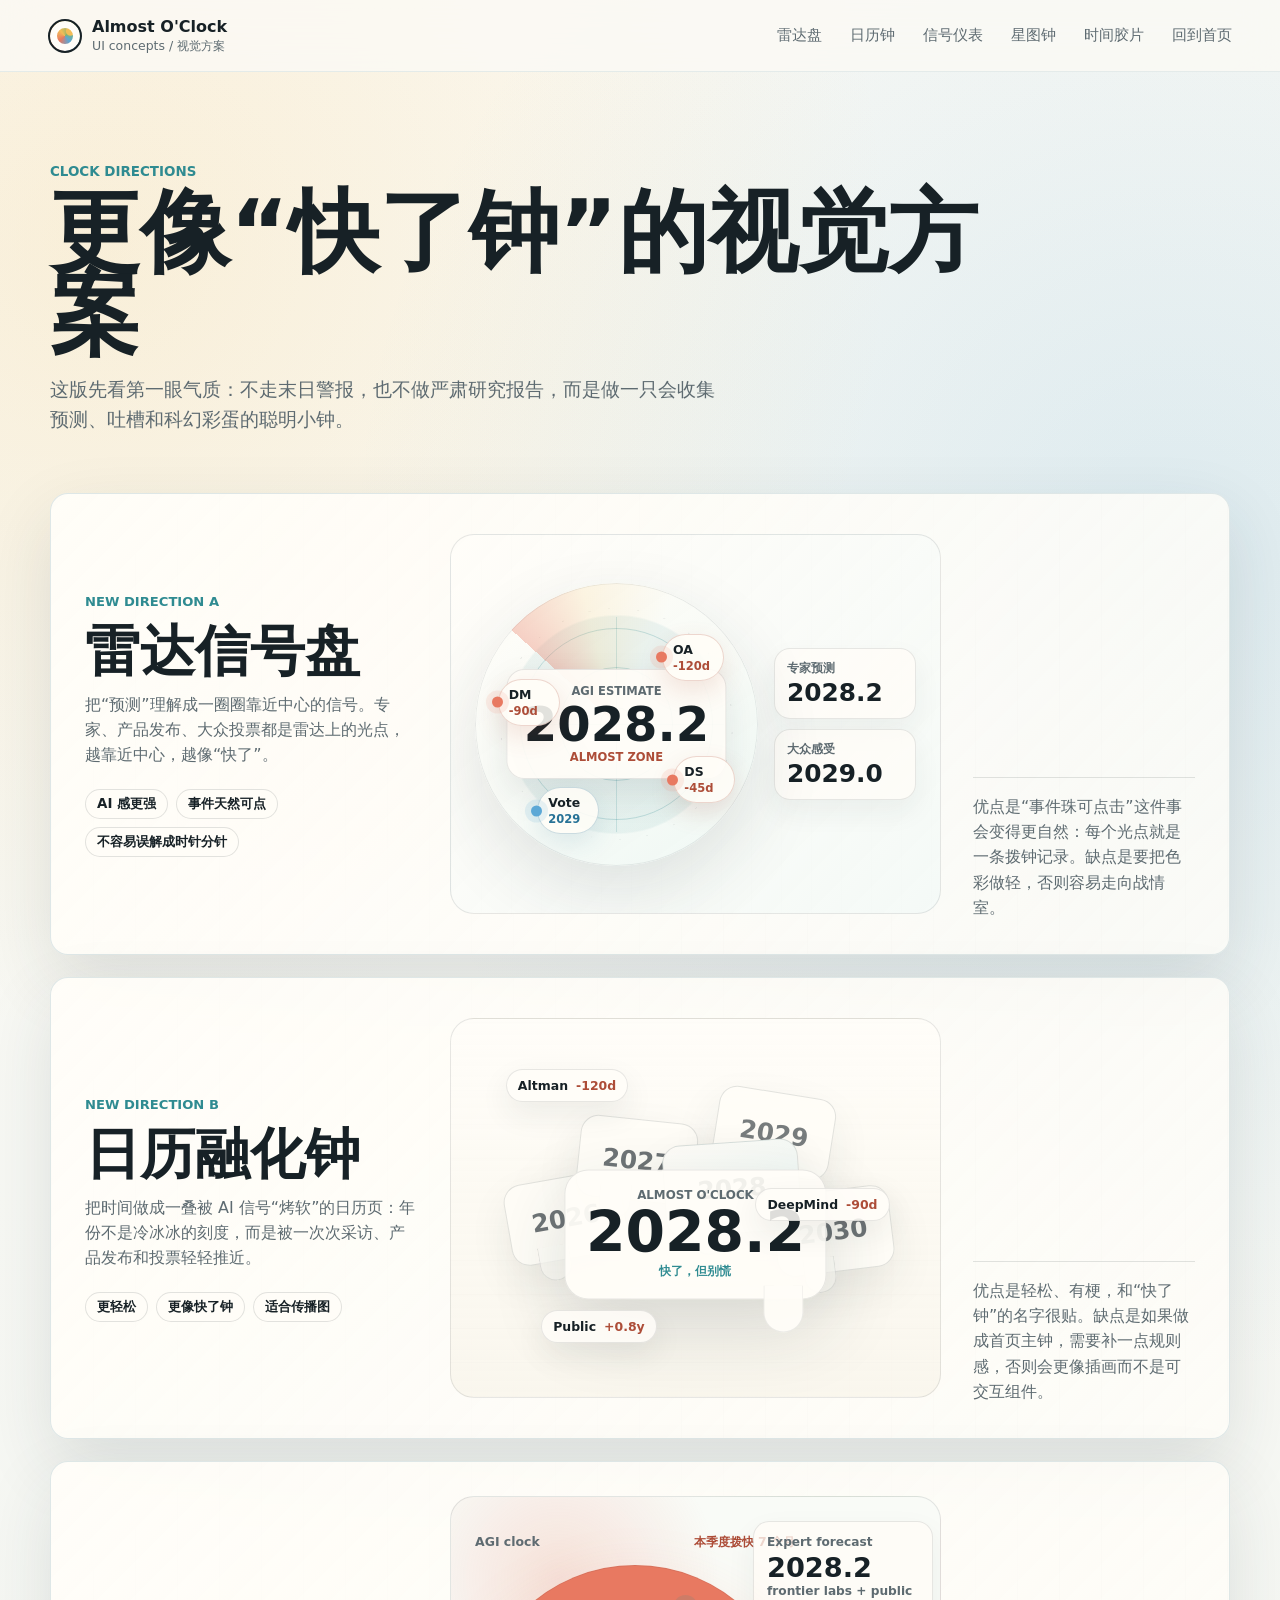
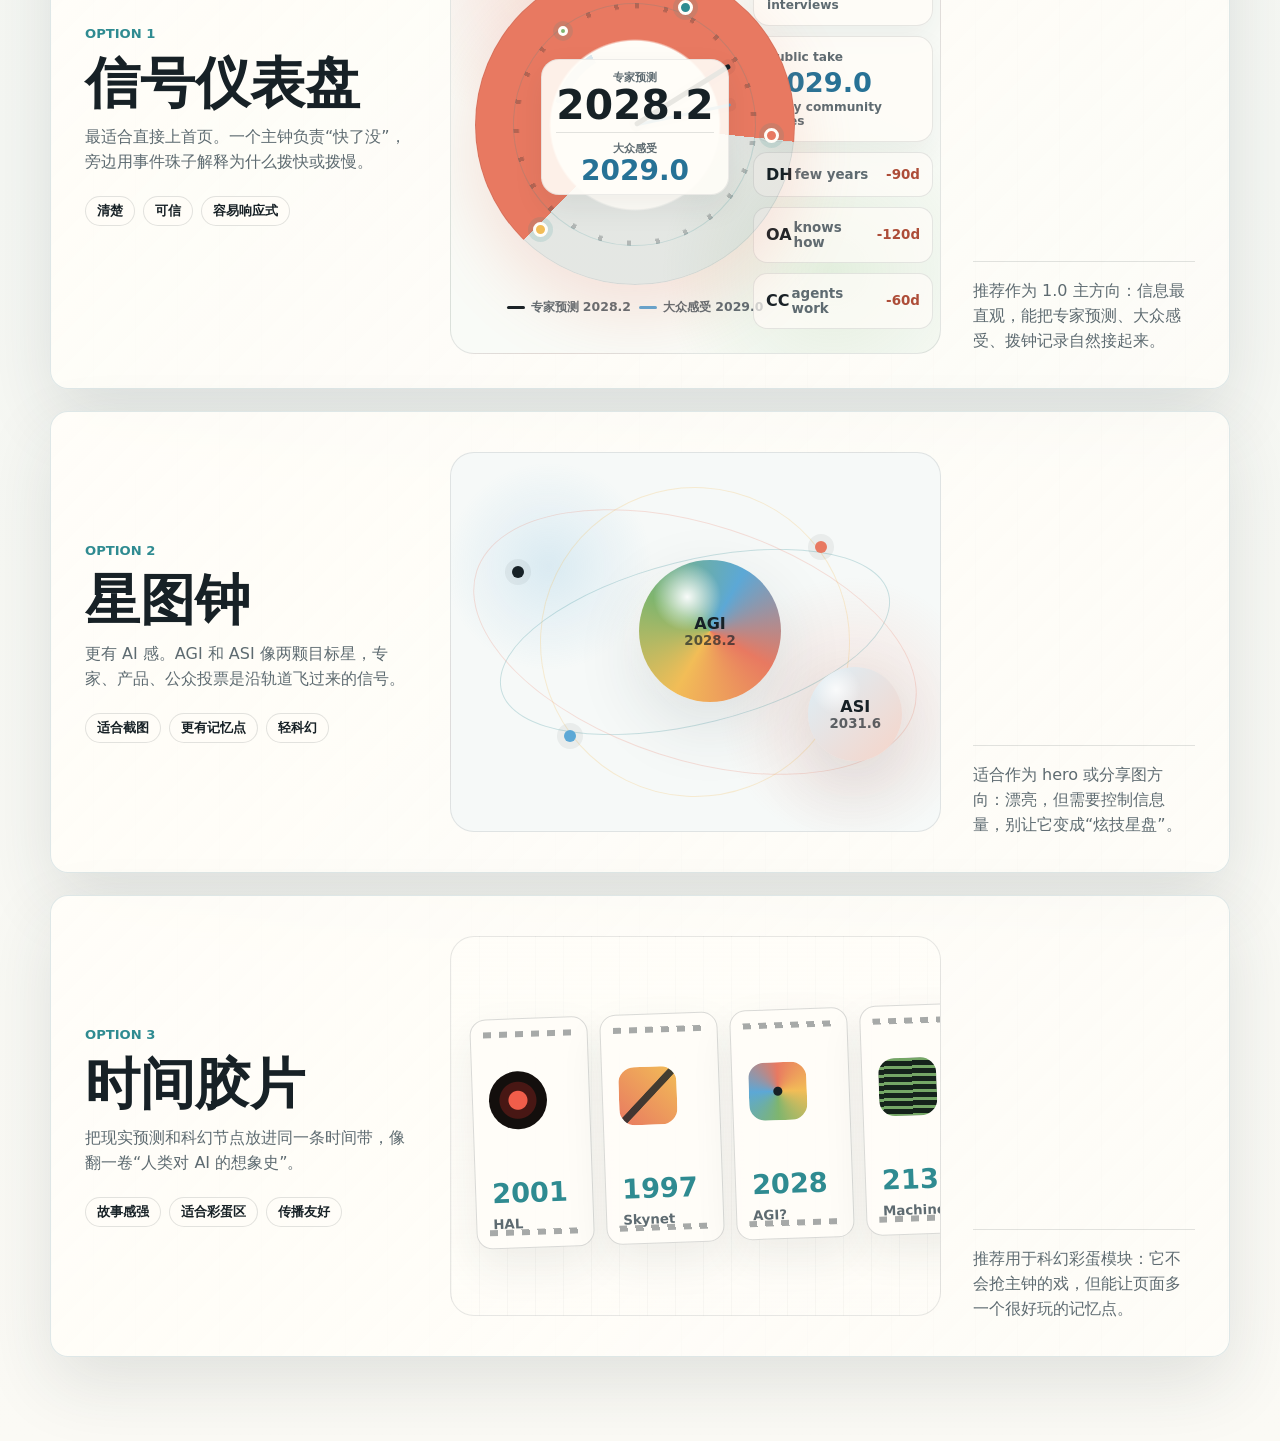
==== commit 1512a733: "Polish radar clock for launch" ====
--- a/concepts.html
+++ b/concepts.html
@@ -17,6 +17,8 @@
         </span>
       </a>
       <nav class="nav-links" aria-label="Concept navigation">
+        <a href="#radar">雷达盘</a>
+        <a href="#melt">日历钟</a>
         <a href="#gauge">信号仪表</a>
         <a href="#orbit">星图钟</a>
         <a href="#reel">时间胶片</a>
@@ -26,14 +28,88 @@
 
     <main>
       <section class="concept-hero">
-        <p class="eyebrow">Three clock directions</p>
-        <h1>三种更像“快了钟”的视觉方案</h1>
+        <p class="eyebrow">Clock directions</p>
+        <h1>更像“快了钟”的视觉方案</h1>
         <p>
           这版先看第一眼气质：不走末日警报，也不做严肃研究报告，而是做一只会收集预测、吐槽和科幻彩蛋的聪明小钟。
         </p>
       </section>
 
       <section class="concept-stack" aria-label="Clock UI concepts">
+        <article class="concept-card concept-radar" id="radar">
+          <div class="concept-copy">
+            <span class="option-kicker">New direction A</span>
+            <h2>雷达信号盘</h2>
+            <p>把“预测”理解成一圈圈靠近中心的信号。专家、产品发布、大众投票都是雷达上的光点，越靠近中心，越像“快了”。</p>
+            <div class="concept-tags">
+              <span>AI 感更强</span>
+              <span>事件天然可点</span>
+              <span>不容易误解成时针分针</span>
+            </div>
+          </div>
+          <div class="preview-surface radar-surface" aria-hidden="true">
+            <div class="radar-shell">
+              <div class="radar-frame">
+                <span class="radar-ring r1"></span>
+                <span class="radar-ring r2"></span>
+                <span class="radar-ring r3"></span>
+                <span class="radar-axis x"></span>
+                <span class="radar-axis y"></span>
+                <span class="radar-sweep"></span>
+                <span class="radar-blip b1"><b>OA</b><i>-120d</i></span>
+                <span class="radar-blip b2"><b>DM</b><i>-90d</i></span>
+                <span class="radar-blip b3"><b>DS</b><i>-45d</i></span>
+                <span class="radar-blip b4 public"><b>Vote</b><i>2029</i></span>
+                <div class="radar-center">
+                  <small>AGI estimate</small>
+                  <strong>2028.2</strong>
+                  <span>almost zone</span>
+                </div>
+              </div>
+              <div class="radar-read">
+                <span><b>专家预测</b><strong>2028.2</strong></span>
+                <span><b>大众感受</b><strong>2029.0</strong></span>
+              </div>
+            </div>
+          </div>
+          <p class="concept-verdict">优点是“事件珠可点击”这件事会变得更自然：每个光点就是一条拨钟记录。缺点是要把色彩做轻，否则容易走向战情室。</p>
+        </article>
+
+        <article class="concept-card concept-melt" id="melt">
+          <div class="concept-copy">
+            <span class="option-kicker">New direction B</span>
+            <h2>日历融化钟</h2>
+            <p>把时间做成一叠被 AI 信号“烤软”的日历页：年份不是冷冰冰的刻度，而是被一次次采访、产品发布和投票轻轻推近。</p>
+            <div class="concept-tags">
+              <span>更轻松</span>
+              <span>更像快了钟</span>
+              <span>适合传播图</span>
+            </div>
+          </div>
+          <div class="preview-surface melt-surface" aria-hidden="true">
+            <div class="melt-calendar">
+              <div class="calendar-stack">
+                <span class="year-card y2026">2026</span>
+                <span class="year-card y2027">2027</span>
+                <span class="year-card y2028">2028</span>
+                <span class="year-card y2029">2029</span>
+                <span class="year-card y2030">2030</span>
+              </div>
+              <div class="melt-face">
+                <small>Almost O'Clock</small>
+                <strong>2028.2</strong>
+                <span>快了，但别慌</span>
+              </div>
+              <div class="melt-notes">
+                <span class="note-card n1">Altman <b>-120d</b></span>
+                <span class="note-card n2">DeepMind <b>-90d</b></span>
+                <span class="note-card n3">Public <b>+0.8y</b></span>
+              </div>
+            </div>
+          </div>
+          <p class="concept-verdict">优点是轻松、有梗，和“快了钟”的名字很贴。缺点是如果做成首页主钟，需要补一点规则感，否则会更像插画而不是可交互组件。</p>
+        </article>
+
         <article class="concept-card concept-gauge" id="gauge">
           <div class="concept-copy">
             <span class="option-kicker">Option 1</span>
--- a/styles.css
+++ b/styles.css
@@ -293,8 +293,8 @@
 .clock-panel {
   position: relative;
   display: grid;
-  grid-template-columns: 1fr auto;
-  gap: 18px;
+  grid-template-columns: minmax(0, 0.78fr) minmax(220px, 1fr);
+  gap: 16px 18px;
   align-content: space-between;
   overflow: hidden;
 }
@@ -327,9 +327,25 @@
   text-transform: uppercase;
 }
 
-.clock-panel h2 {
+.clock-heading {
+  align-self: start;
+}
+
+.clock-heading p:not(.panel-label) {
+  max-width: 21rem;
   margin: 0;
-  font-size: clamp(2.7rem, 5vw, 4.4rem);
+  color: var(--muted);
+  font-size: 0.92rem;
+  font-weight: 700;
+  line-height: 1.45;
+}
+
+.clock-panel h2,
+.radar-core h2 {
+  margin: 0;
+  font-size: clamp(2.65rem, 5vw, 4.1rem);
+  line-height: 0.92;
+  font-variant-numeric: tabular-nums;
 }
 
 .clock-compare {
@@ -370,105 +386,291 @@
   overflow-wrap: anywhere;
 }
 
-.clock-ring {
+.signal-radar {
   position: relative;
-  width: 126px;
-  height: 126px;
+  grid-row: span 3;
+  justify-self: end;
+  width: min(270px, 100%);
+  aspect-ratio: 1;
+  border: 1px solid rgba(23, 33, 38, 0.08);
   border-radius: 50%;
-  display: grid;
-  place-items: center;
-  background:
-    radial-gradient(circle, var(--paper-strong) 0 45%, transparent 46%),
-    conic-gradient(var(--coral) var(--progress), #e8eeee 0);
+  background:
+    radial-gradient(circle at center, rgba(255, 253, 248, 0.94) 0 20%, transparent 21%),
+    radial-gradient(circle at center, rgba(47, 139, 145, 0.08) 0 var(--progress), transparent calc(var(--progress) + 1%)),
+    linear-gradient(145deg, rgba(255, 253, 248, 0.9), rgba(240, 247, 244, 0.86));
   box-shadow:
-    inset 0 0 0 1px rgba(23, 33, 38, 0.08),
-    0 18px 42px rgba(232, 121, 97, 0.18);
-}
-
-.asi .clock-ring {
-  background:
-    radial-gradient(circle, var(--paper-strong) 0 45%, transparent 46%),
-    conic-gradient(var(--blue) var(--progress), #e8eeee 0);
-  box-shadow:
-    inset 0 0 0 1px rgba(23, 33, 38, 0.08),
-    0 18px 42px rgba(92, 168, 214, 0.18);
-}
-
-.clock-ring span {
-  position: relative;
-  display: block;
-  width: 78px;
-  height: 78px;
-  border-radius: 50%;
-  background:
-    radial-gradient(circle at center, var(--ink) 0 3px, transparent 4px),
-    repeating-conic-gradient(from -2deg, rgba(23, 33, 38, 0.34) 0 4deg, transparent 4deg 30deg),
-    var(--paper-strong);
-  border: 1px solid var(--line);
-}
-
-.clock-ring::before,
-.clock-ring::after {
+    inset 0 0 0 1px rgba(23, 33, 38, 0.04),
+    0 24px 62px rgba(34, 48, 54, 0.12);
+  overflow: hidden;
+}
+
+.signal-radar::before {
   content: "";
   position: absolute;
+  inset: 8%;
   border-radius: 50%;
-  background: var(--paper-strong);
-  box-shadow: 0 0 0 4px rgba(47, 139, 145, 0.14);
-}
-
-.clock-ring::before {
-  right: 10px;
-  top: 26px;
-  width: 13px;
-  height: 13px;
-}
-
-.clock-ring::after {
-  left: 20px;
-  bottom: 16px;
-  width: 10px;
-  height: 10px;
-  box-shadow: 0 0 0 4px rgba(242, 189, 87, 0.2);
-}
-
-.clock-ring span::before,
-.clock-ring span::after {
+  background: repeating-conic-gradient(from -4deg, rgba(23, 33, 38, 0.17) 0 1deg, transparent 1deg 14deg);
+  mask: radial-gradient(circle, transparent 0 71%, black 72%);
+  pointer-events: none;
+}
+
+.radar-ring,
+.radar-axis,
+.radar-sweep {
+  position: absolute;
+  pointer-events: none;
+}
+
+.radar-ring {
+  border: 1px solid rgba(47, 139, 145, 0.24);
+  border-radius: 50%;
+}
+
+.radar-ring.outer {
+  inset: 14%;
+}
+
+.radar-ring.middle {
+  inset: 29%;
+}
+
+.radar-ring.inner {
+  inset: 44%;
+}
+
+.radar-axis {
+  left: 50%;
+  top: 12%;
+  width: 1px;
+  height: 76%;
+  background: rgba(47, 139, 145, 0.16);
+}
+
+.radar-axis.horizontal {
+  transform: rotate(90deg);
+}
+
+.radar-sweep {
+  inset: 0;
+  border-radius: 50%;
+  background: conic-gradient(from 316deg, rgba(232, 121, 97, 0.32), rgba(242, 189, 87, 0.13) 34deg, transparent 72deg);
+  animation: radar-sweep 8.5s linear infinite;
+}
+
+.radar-core {
+  position: absolute;
+  left: 50%;
+  top: 50%;
+  z-index: 4;
+  display: grid;
+  gap: 4px;
+  min-width: 128px;
+  transform: translate(-50%, -50%);
+  border: 1px solid rgba(23, 33, 38, 0.1);
+  border-radius: 18px;
+  padding: 12px 15px;
+  background: rgba(255, 253, 248, 0.92);
+  text-align: center;
+  box-shadow: 0 14px 34px rgba(34, 48, 54, 0.1);
+}
+
+.radar-core small,
+.radar-core span {
+  display: block;
+  color: var(--muted);
+  font-size: 0.68rem;
+  font-weight: 840;
+  text-transform: uppercase;
+}
+
+.radar-core span {
+  color: #ad4d38;
+}
+
+.clock-key {
+  grid-column: 1 / 2;
+  display: flex;
+  flex-wrap: wrap;
+  gap: 8px 12px;
+  align-items: center;
+  margin-top: -6px;
+  color: var(--muted);
+  font-size: 0.76rem;
+  font-weight: 760;
+  text-transform: uppercase;
+}
+
+.clock-key span {
+  display: inline-flex;
+  align-items: center;
+  gap: 5px;
+}
+
+.clock-key i {
+  width: 9px;
+  height: 9px;
+  border-radius: 50%;
+  background: var(--teal);
+  box-shadow: 0 0 0 3px rgba(47, 139, 145, 0.1);
+}
+
+.clock-key i.fast {
+  background: var(--coral);
+  box-shadow: 0 0 0 3px rgba(232, 121, 97, 0.12);
+}
+
+.clock-key i.slow {
+  background: var(--blue);
+  box-shadow: 0 0 0 3px rgba(92, 168, 214, 0.12);
+}
+
+.clock-beads {
+  position: absolute;
+  inset: 0;
+  z-index: 5;
+  pointer-events: none;
+}
+
+.clock-bead {
+  position: absolute;
+  left: var(--bead-x);
+  top: var(--bead-y);
+  display: grid;
+  place-items: center;
+  width: 29px;
+  height: 29px;
+  border: 1px solid rgba(173, 77, 56, 0.2);
+  border-radius: 50%;
+  padding: 0;
+  background: rgba(255, 253, 248, 0.9);
+  box-shadow:
+    0 8px 20px rgba(173, 77, 56, 0.1),
+    0 0 0 5px rgba(232, 121, 97, 0.08);
+  color: var(--ink);
+  cursor: pointer;
+  pointer-events: auto;
+  transform: translate(-50%, -50%);
+  animation: signal-pulse 5.2s ease-in-out infinite;
+  animation-delay: calc(var(--bead-index) * -1.15s);
+  transition:
+    transform 160ms ease,
+    box-shadow 160ms ease,
+    background 160ms ease;
+}
+
+.clock-bead::before {
   content: "";
   position: absolute;
-  left: 50%;
-  bottom: 50%;
-  width: 3px;
-  border-radius: 999px;
-  transform-origin: 50% 100%;
-}
-
-.clock-ring span::before {
-  height: 25px;
-  background: var(--ink);
-  transform: translateX(-50%) rotate(48deg);
-  animation: tick-hand 18s linear infinite;
-}
-
-.clock-ring span::after {
-  height: 18px;
+  left: -4px;
+  top: 50%;
+  width: 8px;
+  height: 8px;
+  border-radius: 50%;
   background: var(--coral);
-  transform: translateX(-50%) rotate(312deg);
-  animation: tick-hand 54s linear infinite reverse;
-}
-
-.asi .clock-ring span::after {
+  transform: translateY(-50%);
+  box-shadow: 0 0 0 6px rgba(232, 121, 97, 0.12);
+}
+
+.clock-bead.slow {
+  border-color: rgba(39, 114, 150, 0.24);
+  box-shadow:
+    0 10px 24px rgba(39, 114, 150, 0.12),
+    0 0 0 5px rgba(92, 168, 214, 0.1);
+}
+
+.clock-bead.slow::before {
   background: var(--blue);
-}
-
-@keyframes tick-hand {
+  box-shadow: 0 0 0 6px rgba(92, 168, 214, 0.14);
+}
+
+.clock-bead span,
+.clock-bead::after {
+  display: block;
+  line-height: 1;
+  text-align: center;
+}
+
+.clock-bead span {
+  font-size: 0.62rem;
+  font-weight: 880;
+}
+
+.clock-bead:hover,
+.clock-bead:focus-visible,
+.clock-bead.active {
+  width: 38px;
+  height: 38px;
+  animation-play-state: paused;
+  transform: translate(-50%, -52%) scale(1.05);
+  box-shadow:
+    0 0 0 7px rgba(47, 139, 145, 0.11),
+    0 12px 22px rgba(34, 48, 54, 0.16);
+  outline: 0;
+}
+
+.clock-bead.active {
+  border-color: rgba(47, 139, 145, 0.32);
+  background: rgba(255, 253, 248, 0.96);
+}
+
+@keyframes radar-sweep {
   to {
-    transform: translateX(-50%) rotate(408deg);
-  }
+    transform: rotate(360deg);
+  }
+}
+
+@keyframes signal-pulse {
+  0%,
+  100% {
+    opacity: 0.48;
+    transform: translate(-50%, -50%) scale(0.86);
+  }
+
+  38% {
+    opacity: 1;
+    transform: translate(-50%, -50%) scale(1);
+  }
+
+  58% {
+    opacity: 0.78;
+    transform: translate(-50%, -50%) scale(0.94);
+  }
+}
+
+.clock-event {
+  grid-column: 1 / -1;
+  display: grid;
+  grid-template-columns: 1fr auto;
+  gap: 7px 10px;
+  min-height: 94px;
+  border: 1px solid rgba(220, 229, 229, 0.88);
+  border-radius: var(--radius);
+  background: rgba(255, 253, 248, 0.72);
+  padding: 12px;
+}
+
+.clock-event-kicker,
+.clock-event p {
+  grid-column: 1 / -1;
+  margin: 0;
+  color: var(--muted);
+  font-size: 0.82rem;
+  font-weight: 760;
+}
+
+.clock-event strong {
+  align-self: center;
+  line-height: 1.25;
+}
+
+.clock-event .pill {
+  align-self: center;
+  white-space: nowrap;
 }
 
 @media (prefers-reduced-motion: reduce) {
-  .clock-ring span::before,
-  .clock-ring span::after {
+  .radar-sweep,
+  .clock-bead {
     animation: none;
   }
 }
@@ -1018,6 +1220,69 @@
   box-shadow: none;
 }
 
+.external-survey {
+  display: grid;
+  grid-template-columns: minmax(0, 1fr) auto;
+  gap: 14px 18px;
+  align-items: center;
+  border: 1px solid rgba(47, 139, 145, 0.18);
+  border-radius: var(--radius);
+  background: #f4faf6;
+  padding: 16px;
+}
+
+.external-survey strong,
+.external-survey p,
+.external-survey small {
+  display: block;
+}
+
+.external-survey p {
+  margin: 6px 0 0;
+  color: var(--muted);
+  line-height: 1.5;
+}
+
+.external-survey small {
+  grid-column: 1 / -1;
+  color: var(--muted);
+}
+
+.survey-embed {
+  grid-column: 1 / -1;
+  min-height: 120px;
+  border: 1px dashed rgba(47, 139, 145, 0.28);
+  border-radius: var(--radius);
+  background: rgba(255, 253, 248, 0.72);
+  overflow: hidden;
+}
+
+.survey-embed p {
+  margin: 0;
+  padding: 18px;
+}
+
+.survey-embed iframe {
+  display: block;
+  width: 100%;
+  min-height: 680px;
+  border: 0;
+  background: white;
+}
+
+.external-survey-actions {
+  display: flex;
+  flex-wrap: wrap;
+  gap: 10px;
+  justify-content: flex-end;
+}
+
+.survey-link.is-disabled {
+  cursor: not-allowed;
+  opacity: 0.48;
+  pointer-events: auto;
+}
+
 .vote-form label {
   display: grid;
   gap: 8px;
@@ -1156,6 +1421,14 @@
     grid-template-columns: 1fr;
   }
 
+  .external-survey {
+    grid-template-columns: 1fr;
+  }
+
+  .external-survey-actions {
+    justify-content: flex-start;
+  }
+
   .open-band,
   footer {
     align-items: flex-start;
@@ -1179,7 +1452,7 @@
   }
 
   h1 {
-    font-size: clamp(2.75rem, 12vw, 3.45rem);
+    font-size: clamp(2.65rem, 8vw, 2.9rem);
     line-height: 0.95;
   }
 }
@@ -1268,14 +1541,9 @@
     grid-template-columns: 1fr;
   }
 
-  .clock-ring {
-    width: 94px;
-    height: 94px;
-  }
-
-  .clock-ring span {
-    width: 60px;
-    height: 60px;
+  .signal-radar {
+    justify-self: center;
+    width: min(300px, 88vw);
   }
 
   .mini-stats {
--- a/concepts.css
+++ b/concepts.css
@@ -104,6 +104,402 @@
   overflow: hidden;
 }
 
+.radar-surface {
+  display: grid;
+  place-items: center;
+  padding: 24px;
+  background:
+    linear-gradient(135deg, rgba(255, 253, 248, 0.95), rgba(243, 249, 247, 0.86)),
+    repeating-linear-gradient(90deg, rgba(23, 33, 38, 0.035) 0 1px, transparent 1px 30px);
+}
+
+.radar-shell {
+  width: min(520px, 100%);
+  display: grid;
+  grid-template-columns: minmax(250px, 1fr) 142px;
+  gap: 16px;
+  align-items: center;
+}
+
+.radar-frame {
+  position: relative;
+  aspect-ratio: 1;
+  border-radius: 50%;
+  background:
+    radial-gradient(circle at center, rgba(255, 253, 248, 0.94) 0 18%, transparent 19%),
+    radial-gradient(circle at center, rgba(47, 139, 145, 0.08) 0 54%, transparent 55%),
+    linear-gradient(145deg, rgba(255, 253, 248, 0.88), rgba(238, 247, 244, 0.82));
+  box-shadow:
+    inset 0 0 0 1px rgba(23, 33, 38, 0.08),
+    0 26px 70px rgba(34, 48, 54, 0.12);
+  overflow: hidden;
+}
+
+.radar-frame::before {
+  content: "";
+  position: absolute;
+  inset: 9%;
+  border-radius: 50%;
+  background: repeating-conic-gradient(from -4deg, rgba(23, 33, 38, 0.18) 0 1deg, transparent 1deg 14deg);
+  mask: radial-gradient(circle, transparent 0 70%, black 71%);
+}
+
+.radar-ring,
+.radar-axis,
+.radar-sweep {
+  position: absolute;
+  pointer-events: none;
+}
+
+.radar-ring {
+  inset: var(--inset);
+  border: 1px solid rgba(47, 139, 145, 0.24);
+  border-radius: 50%;
+}
+
+.radar-ring.r1 {
+  --inset: 16%;
+}
+
+.radar-ring.r2 {
+  --inset: 30%;
+}
+
+.radar-ring.r3 {
+  --inset: 44%;
+}
+
+.radar-axis {
+  left: 50%;
+  top: 12%;
+  width: 1px;
+  height: 76%;
+  background: rgba(47, 139, 145, 0.18);
+}
+
+.radar-axis.x {
+  transform: rotate(90deg);
+}
+
+.radar-sweep {
+  inset: 0;
+  border-radius: 50%;
+  background: conic-gradient(from 312deg, rgba(232, 121, 97, 0.34), rgba(242, 189, 87, 0.14) 34deg, transparent 72deg);
+  animation: radar-sweep 7.5s linear infinite;
+}
+
+.radar-center {
+  position: absolute;
+  left: 50%;
+  top: 50%;
+  z-index: 3;
+  display: grid;
+  gap: 4px;
+  min-width: 128px;
+  transform: translate(-50%, -50%);
+  border: 1px solid rgba(23, 33, 38, 0.1);
+  border-radius: 18px;
+  padding: 14px 16px;
+  background: rgba(255, 253, 248, 0.92);
+  text-align: center;
+  box-shadow: 0 14px 34px rgba(34, 48, 54, 0.1);
+}
+
+.radar-center small,
+.radar-center span,
+.radar-read b {
+  color: var(--muted);
+  font-size: 0.72rem;
+  font-weight: 820;
+  text-transform: uppercase;
+}
+
+.radar-center strong {
+  color: var(--ink);
+  font-size: clamp(2.05rem, 4vw, 3rem);
+  line-height: 0.92;
+  font-variant-numeric: tabular-nums;
+}
+
+.radar-center span {
+  color: #ad4d38;
+}
+
+.radar-blip {
+  position: absolute;
+  z-index: 4;
+  display: inline-grid;
+  gap: 2px;
+  min-width: 62px;
+  border: 1px solid rgba(173, 77, 56, 0.22);
+  border-radius: 999px;
+  padding: 7px 10px;
+  background: rgba(255, 253, 248, 0.88);
+  box-shadow: 0 10px 26px rgba(173, 77, 56, 0.14);
+}
+
+.radar-blip::before {
+  content: "";
+  position: absolute;
+  left: -7px;
+  top: 50%;
+  width: 11px;
+  height: 11px;
+  border-radius: 50%;
+  background: var(--coral);
+  transform: translateY(-50%);
+  box-shadow: 0 0 0 6px rgba(232, 121, 97, 0.12);
+}
+
+.radar-blip b {
+  color: var(--ink);
+  font-size: 0.78rem;
+}
+
+.radar-blip i {
+  color: #ad4d38;
+  font-size: 0.72rem;
+  font-style: normal;
+  font-weight: 840;
+}
+
+.radar-blip.public {
+  border-color: rgba(39, 114, 150, 0.24);
+  box-shadow: 0 10px 26px rgba(39, 114, 150, 0.12);
+}
+
+.radar-blip.public::before {
+  background: var(--blue);
+  box-shadow: 0 0 0 6px rgba(92, 168, 214, 0.14);
+}
+
+.radar-blip.public i {
+  color: #277296;
+}
+
+.radar-blip.b1 {
+  right: 12%;
+  top: 18%;
+}
+
+.radar-blip.b2 {
+  left: 8%;
+  top: 34%;
+}
+
+.radar-blip.b3 {
+  right: 8%;
+  bottom: 22%;
+}
+
+.radar-blip.b4 {
+  left: 22%;
+  bottom: 11%;
+}
+
+.radar-read {
+  display: grid;
+  gap: 10px;
+}
+
+.radar-read span {
+  display: grid;
+  gap: 5px;
+  border: 1px solid rgba(23, 33, 38, 0.1);
+  border-radius: 16px;
+  padding: 12px;
+  background: rgba(255, 253, 248, 0.76);
+  box-shadow: 0 12px 28px rgba(34, 48, 54, 0.06);
+}
+
+.radar-read strong {
+  color: var(--ink);
+  font-size: 1.55rem;
+  line-height: 1;
+  font-variant-numeric: tabular-nums;
+}
+
+.melt-surface {
+  display: grid;
+  place-items: center;
+  padding: 24px;
+  background:
+    linear-gradient(180deg, rgba(255, 253, 248, 0.92), rgba(248, 244, 234, 0.78)),
+    repeating-linear-gradient(0deg, rgba(23, 33, 38, 0.035) 0 1px, transparent 1px 34px);
+}
+
+.melt-calendar {
+  position: relative;
+  width: min(520px, 100%);
+  min-height: 330px;
+}
+
+.calendar-stack {
+  position: absolute;
+  inset: 28px 24px 38px;
+}
+
+.year-card {
+  position: absolute;
+  display: grid;
+  place-items: center;
+  width: 118px;
+  height: 82px;
+  border: 1px solid rgba(23, 33, 38, 0.12);
+  border-radius: 18px;
+  background: rgba(255, 253, 248, 0.9);
+  color: rgba(23, 33, 38, 0.62);
+  font-size: 1.55rem;
+  font-weight: 860;
+  font-variant-numeric: tabular-nums;
+  box-shadow: 0 18px 44px rgba(34, 48, 54, 0.08);
+}
+
+.year-card::after {
+  content: "";
+  position: absolute;
+  left: 24px;
+  bottom: -20px;
+  width: 30px;
+  height: 34px;
+  border-radius: 0 0 18px 18px;
+  background: inherit;
+  border: inherit;
+  border-top: 0;
+  opacity: 0.78;
+}
+
+.y2026 {
+  left: 2%;
+  top: 40%;
+  transform: rotate(-10deg);
+}
+
+.y2027 {
+  left: 20%;
+  top: 18%;
+  transform: rotate(6deg);
+}
+
+.y2028 {
+  left: 42%;
+  top: 27%;
+  z-index: 2;
+  width: 136px;
+  height: 92px;
+  color: var(--ink);
+  background: linear-gradient(145deg, #fffdf8, #edf6f3);
+  transform: rotate(-4deg);
+}
+
+.y2029 {
+  right: 15%;
+  top: 8%;
+  color: rgba(23, 33, 38, 0.58);
+  transform: rotate(9deg);
+}
+
+.y2030 {
+  right: 0;
+  bottom: 24%;
+  transform: rotate(-7deg);
+}
+
+.melt-face {
+  position: absolute;
+  left: 50%;
+  top: 58%;
+  z-index: 4;
+  display: grid;
+  gap: 5px;
+  min-width: 168px;
+  transform: translate(-50%, -50%);
+  border: 1px solid rgba(23, 33, 38, 0.1);
+  border-radius: 24px;
+  padding: 18px 20px;
+  background: rgba(255, 253, 248, 0.94);
+  text-align: center;
+  box-shadow: 0 28px 74px rgba(34, 48, 54, 0.16);
+}
+
+.melt-face::after {
+  content: "";
+  position: absolute;
+  right: 22px;
+  bottom: -34px;
+  width: 38px;
+  height: 46px;
+  border-radius: 0 0 24px 24px;
+  background: rgba(255, 253, 248, 0.94);
+  border: 1px solid rgba(23, 33, 38, 0.08);
+  border-top: 0;
+}
+
+.melt-face small,
+.melt-face span {
+  color: var(--muted);
+  font-size: 0.74rem;
+  font-weight: 820;
+  text-transform: uppercase;
+}
+
+.melt-face strong {
+  color: var(--ink);
+  font-size: clamp(2.5rem, 5vw, 3.55rem);
+  line-height: 0.9;
+  font-variant-numeric: tabular-nums;
+}
+
+.melt-face span {
+  color: var(--teal);
+}
+
+.melt-notes {
+  position: absolute;
+  inset: 0;
+  z-index: 5;
+}
+
+.note-card {
+  position: absolute;
+  display: inline-flex;
+  gap: 8px;
+  align-items: center;
+  border: 1px solid rgba(23, 33, 38, 0.1);
+  border-radius: 999px;
+  padding: 8px 11px;
+  background: rgba(255, 253, 248, 0.86);
+  color: var(--ink);
+  font-size: 0.78rem;
+  font-weight: 820;
+  box-shadow: 0 12px 30px rgba(34, 48, 54, 0.08);
+}
+
+.note-card b {
+  color: #ad4d38;
+}
+
+.n1 {
+  left: 7%;
+  top: 8%;
+}
+
+.n2 {
+  right: 6%;
+  top: 44%;
+}
+
+.n3 {
+  left: 15%;
+  bottom: 9%;
+}
+
+@keyframes radar-sweep {
+  to {
+    transform: rotate(360deg);
+  }
+}
+
 .gauge-surface {
   display: grid;
   grid-template-columns: minmax(260px, 1fr) minmax(180px, 0.62fr);
@@ -602,6 +998,22 @@
     grid-template-columns: 1fr;
   }
 
+  .radar-shell {
+    grid-template-columns: 1fr;
+  }
+
+  .radar-read {
+    grid-template-columns: repeat(2, minmax(0, 1fr));
+  }
+
+  .radar-blip {
+    transform: scale(0.88);
+  }
+
+  .melt-calendar {
+    transform: scale(0.84);
+  }
+
   .signal-rail {
     grid-template-columns: repeat(3, minmax(120px, 1fr));
     overflow-x: auto;
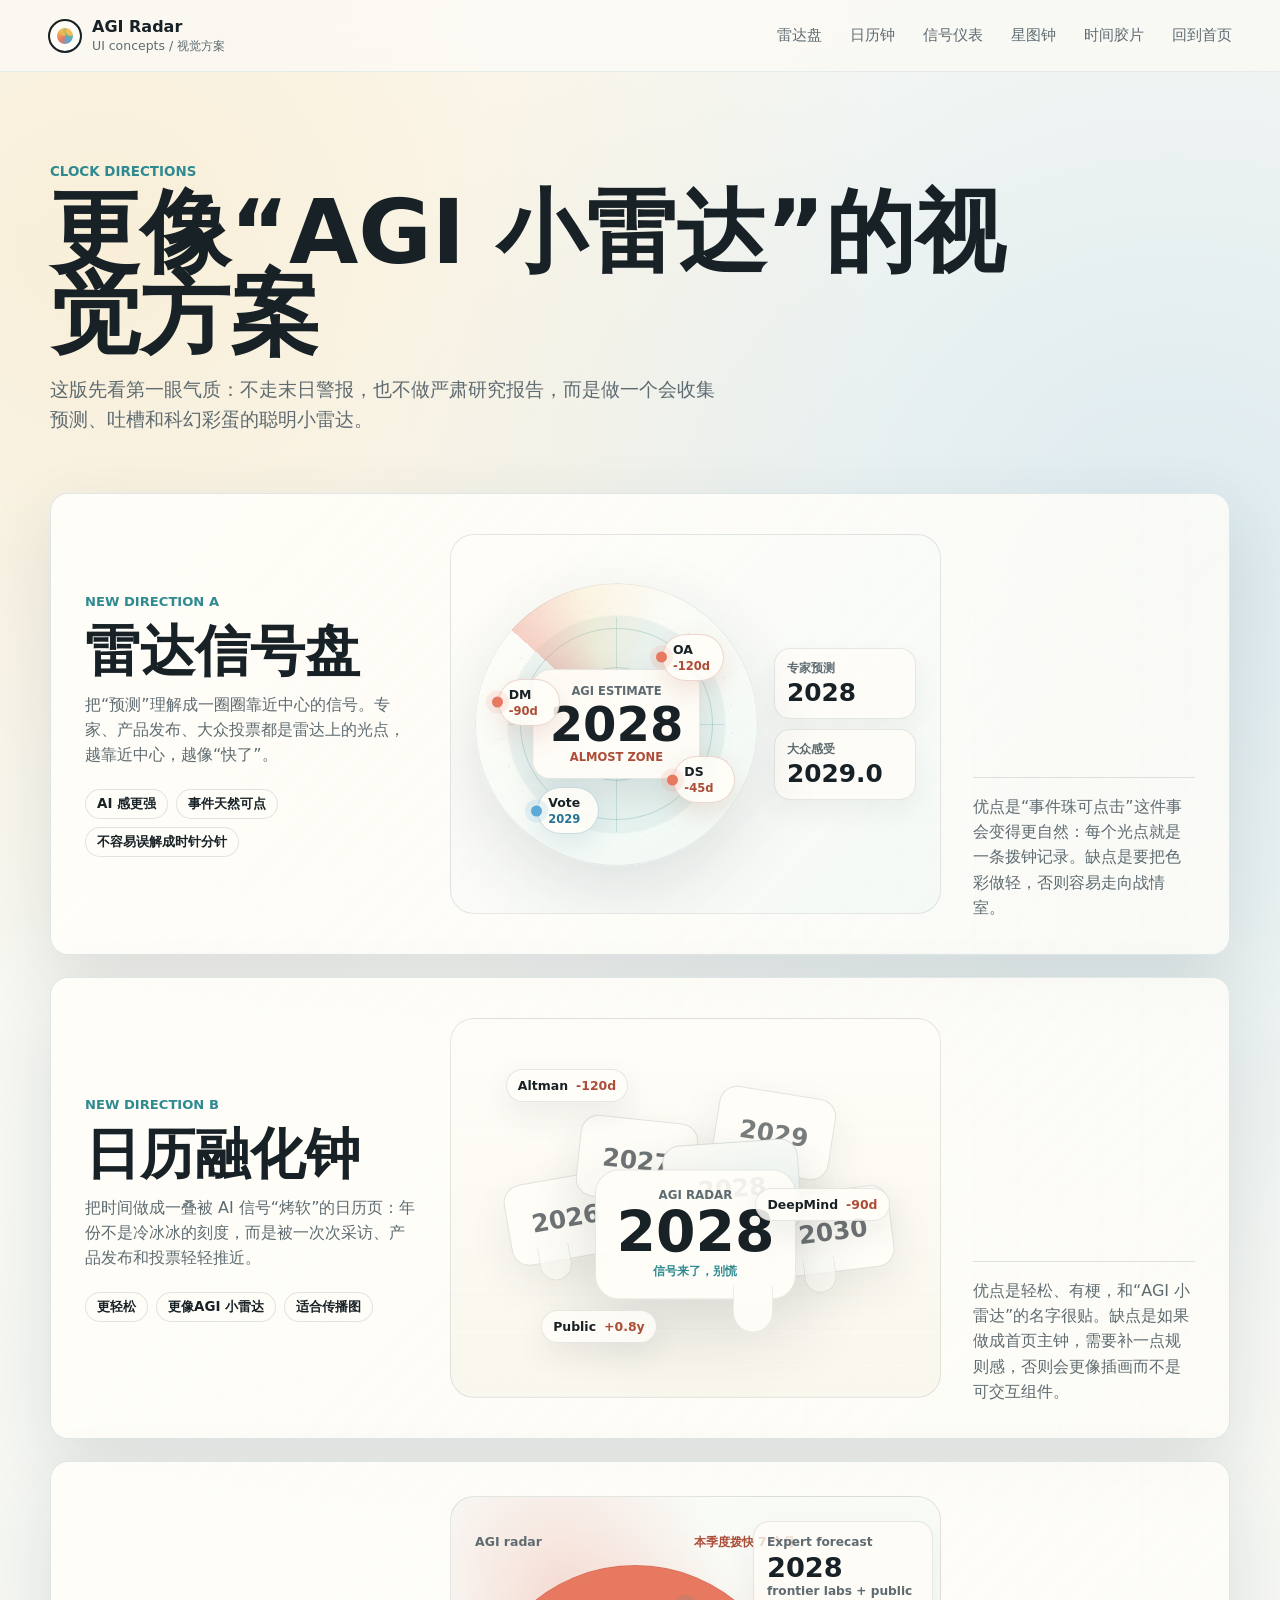
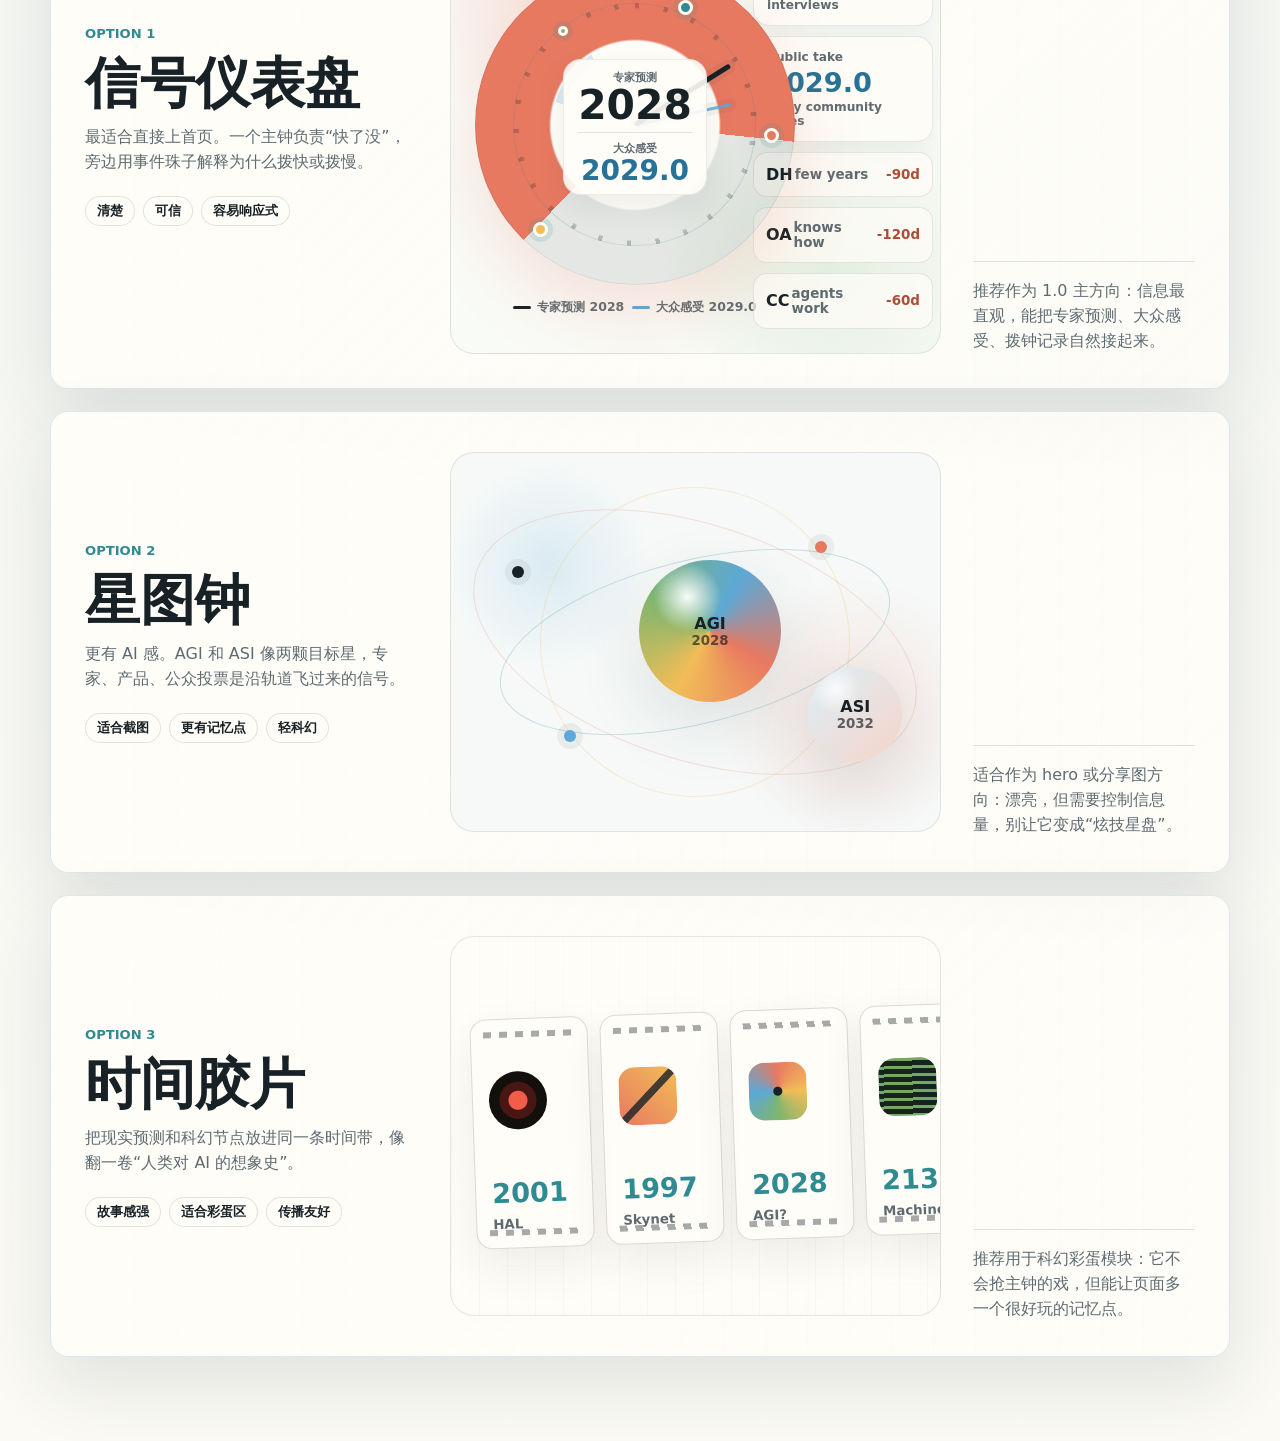
==== commit ca32e469: "Rename project to AGI Radar" ====
--- a/concepts.html
+++ b/concepts.html
@@ -3,16 +3,16 @@
   <head>
     <meta charset="utf-8" />
     <meta name="viewport" content="width=device-width, initial-scale=1" />
-    <title>Clock UI Concepts | 快了钟</title>
+    <title>Clock UI Concepts | AGI 小雷达</title>
     <link rel="stylesheet" href="./styles.css" />
     <link rel="stylesheet" href="./concepts.css" />
   </head>
   <body class="concept-page">
     <header class="topbar" aria-label="Concept preview header">
-      <a class="brand" href="./index.html" aria-label="Back to Almost O'Clock">
+      <a class="brand" href="./index.html" aria-label="Back to AGI Radar">
         <span class="brand-mark" aria-hidden="true"></span>
         <span>
-          <strong>Almost O'Clock</strong>
+          <strong>AGI Radar</strong>
           <small>UI concepts / 视觉方案</small>
         </span>
       </a>
@@ -29,9 +29,9 @@
     <main>
       <section class="concept-hero">
         <p class="eyebrow">Clock directions</p>
-        <h1>更像“快了钟”的视觉方案</h1>
+        <h1>更像“AGI 小雷达”的视觉方案</h1>
         <p>
-          这版先看第一眼气质：不走末日警报，也不做严肃研究报告，而是做一只会收集预测、吐槽和科幻彩蛋的聪明小钟。
+          这版先看第一眼气质：不走末日警报，也不做严肃研究报告，而是做一个会收集预测、吐槽和科幻彩蛋的聪明小雷达。
         </p>
       </section>
 
@@ -62,12 +62,12 @@
                 <span class="radar-blip b4 public"><b>Vote</b><i>2029</i></span>
                 <div class="radar-center">
                   <small>AGI estimate</small>
-                  <strong>2028.2</strong>
+                  <strong>2028</strong>
                   <span>almost zone</span>
                 </div>
               </div>
               <div class="radar-read">
-                <span><b>专家预测</b><strong>2028.2</strong></span>
+                <span><b>专家预测</b><strong>2028</strong></span>
                 <span><b>大众感受</b><strong>2029.0</strong></span>
               </div>
             </div>
@@ -82,7 +82,7 @@
             <p>把时间做成一叠被 AI 信号“烤软”的日历页：年份不是冷冰冰的刻度，而是被一次次采访、产品发布和投票轻轻推近。</p>
             <div class="concept-tags">
               <span>更轻松</span>
-              <span>更像快了钟</span>
+              <span>更像AGI 小雷达</span>
               <span>适合传播图</span>
             </div>
           </div>
@@ -96,9 +96,9 @@
                 <span class="year-card y2030">2030</span>
               </div>
               <div class="melt-face">
-                <small>Almost O'Clock</small>
-                <strong>2028.2</strong>
-                <span>快了，但别慌</span>
+                <small>AGI Radar</small>
+                <strong>2028</strong>
+                <span>信号来了，别慌</span>
               </div>
               <div class="melt-notes">
                 <span class="note-card n1">Altman <b>-120d</b></span>
@@ -107,7 +107,7 @@
               </div>
             </div>
           </div>
-          <p class="concept-verdict">优点是轻松、有梗，和“快了钟”的名字很贴。缺点是如果做成首页主钟，需要补一点规则感，否则会更像插画而不是可交互组件。</p>
+          <p class="concept-verdict">优点是轻松、有梗，和“AGI 小雷达”的名字很贴。缺点是如果做成首页主钟，需要补一点规则感，否则会更像插画而不是可交互组件。</p>
         </article>
 
         <article class="concept-card concept-gauge" id="gauge">
@@ -124,7 +124,7 @@
           <div class="preview-surface gauge-surface" aria-hidden="true">
             <div class="gauge-module">
               <div class="gauge-topline">
-                <span>AGI clock</span>
+                <span>AGI radar</span>
                 <b>本季度拨快 7 个月</b>
               </div>
               <div class="gauge-clock">
@@ -140,7 +140,7 @@
                 <div class="gauge-readout">
                   <span>
                     <small>专家预测</small>
-                    <strong>2028.2</strong>
+                    <strong>2028</strong>
                   </span>
                   <span class="public-readout">
                     <small>大众感受</small>
@@ -149,14 +149,14 @@
                 </div>
               </div>
               <div class="gauge-legend">
-                <span><i class="expert-key"></i>专家预测 2028.2</span>
+                <span><i class="expert-key"></i>专家预测 2028</span>
                 <span><i class="public-key"></i>大众感受 2029.0</span>
               </div>
             </div>
             <div class="gauge-side">
               <div class="prediction-card">
                 <span>Expert forecast</span>
-                <strong>2028.2</strong>
+                <strong>2028</strong>
                 <small>frontier labs + public interviews</small>
               </div>
               <div class="prediction-card public">
@@ -195,11 +195,11 @@
               <span class="signal-dot d3"></span>
               <div class="target-star agi-star">
                 <strong>AGI</strong>
-                <small>2028.2</small>
+                <small>2028</small>
               </div>
               <div class="target-star asi-star">
                 <strong>ASI</strong>
-                <small>2031.6</small>
+                <small>2032</small>
               </div>
             </div>
           </div>
--- a/styles.css
+++ b/styles.css
@@ -463,24 +463,31 @@
   top: 50%;
   z-index: 4;
   display: grid;
-  gap: 4px;
-  min-width: 128px;
+  gap: 3px;
+  width: min(128px, 45%);
+  aspect-ratio: 1;
+  align-content: center;
   transform: translate(-50%, -50%);
-  border: 1px solid rgba(23, 33, 38, 0.1);
-  border-radius: 18px;
-  padding: 12px 15px;
-  background: rgba(255, 253, 248, 0.92);
+  border-radius: 50%;
+  padding: 12px;
+  background:
+    radial-gradient(circle, rgba(255, 253, 248, 0.74) 0 55%, rgba(255, 253, 248, 0.2) 68%, transparent 72%),
+    radial-gradient(circle, rgba(47, 139, 145, 0.1), transparent 62%);
   text-align: center;
-  box-shadow: 0 14px 34px rgba(34, 48, 54, 0.1);
+  backdrop-filter: blur(2px);
 }
 
 .radar-core small,
 .radar-core span {
   display: block;
   color: var(--muted);
-  font-size: 0.68rem;
+  font-size: 0.58rem;
   font-weight: 840;
   text-transform: uppercase;
+}
+
+.radar-core h2 {
+  font-size: clamp(2rem, 3.2vw, 3rem);
 }
 
 .radar-core span {
@@ -1509,7 +1516,7 @@
   }
 
   .hero-copy {
-    max-width: 100%;
+    max-width: min(100%, 330px);
     overflow-wrap: anywhere;
   }
 
